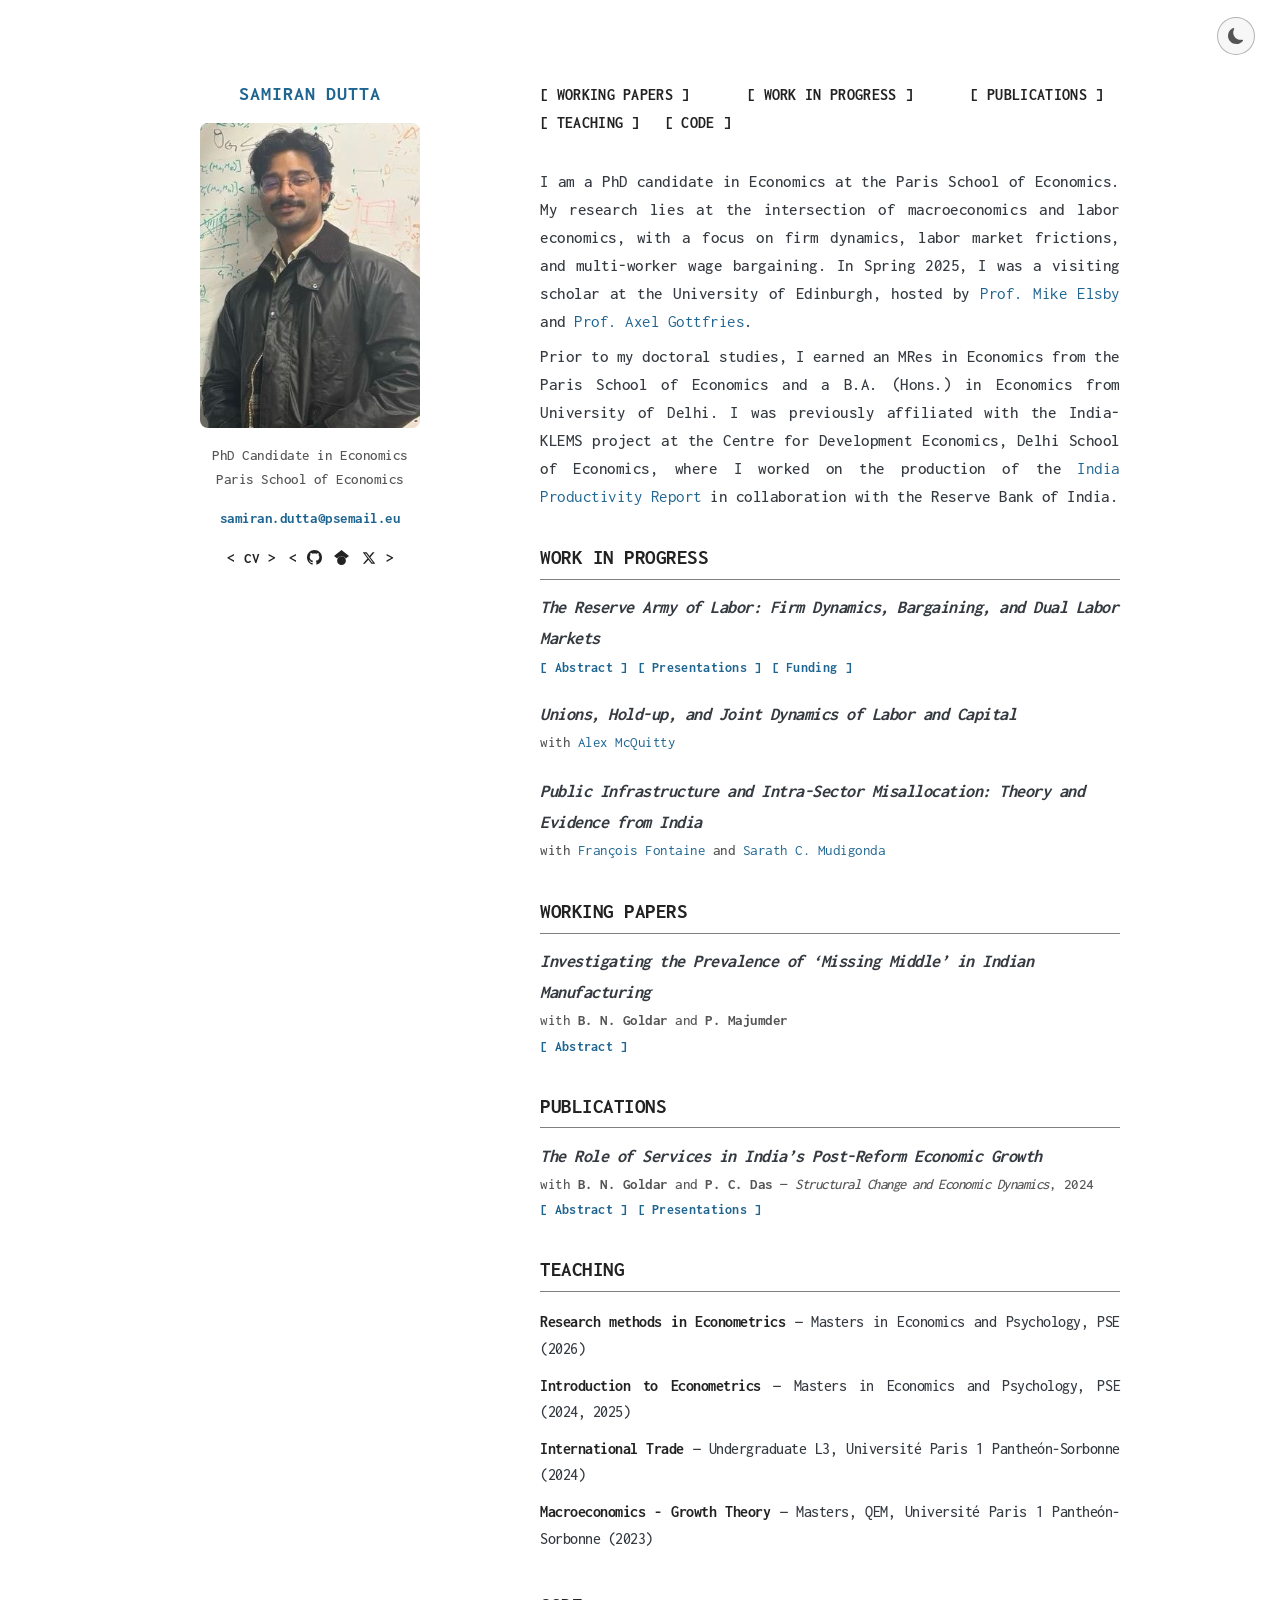
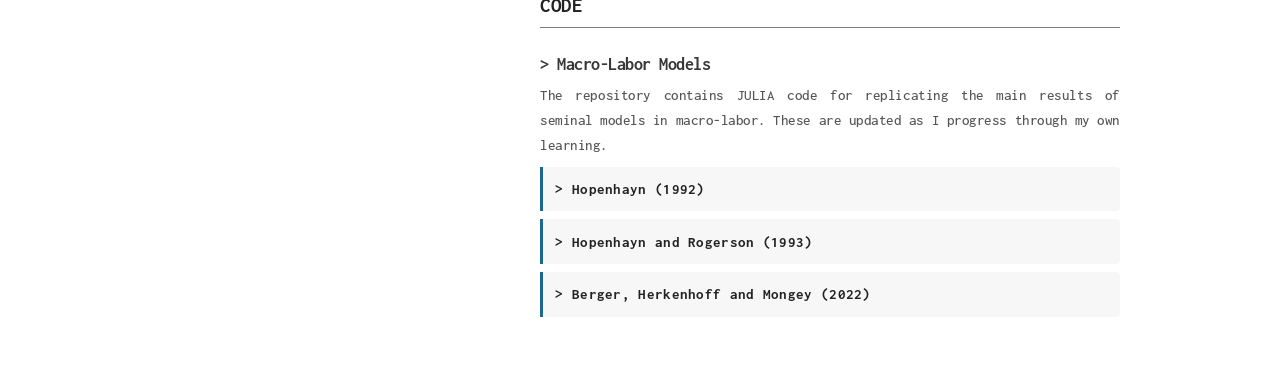
==== index.html @ 7d88fad5 "Built site for gh-pages" ====
<!DOCTYPE html>
<html xmlns="http://www.w3.org/1999/xhtml" lang="en" xml:lang="en"><head>

<meta charset="utf-8">
<meta name="generator" content="quarto-1.8.27">

<meta name="viewport" content="width=device-width, initial-scale=1.0, user-scalable=yes">


<title>Samiran Dutta</title>
<style>
code{white-space: pre-wrap;}
span.smallcaps{font-variant: small-caps;}
div.columns{display: flex; gap: min(4vw, 1.5em);}
div.column{flex: auto; overflow-x: auto;}
div.hanging-indent{margin-left: 1.5em; text-indent: -1.5em;}
ul.task-list{list-style: none;}
ul.task-list li input[type="checkbox"] {
  width: 0.8em;
  margin: 0 0.8em 0.2em -1em; /* quarto-specific, see https://github.com/quarto-dev/quarto-cli/issues/4556 */ 
  vertical-align: middle;
}
</style>


<script src="site_libs/quarto-nav/quarto-nav.js"></script>
<script src="site_libs/clipboard/clipboard.min.js"></script>
<script src="site_libs/quarto-search/autocomplete.umd.js"></script>
<script src="site_libs/quarto-search/fuse.min.js"></script>
<script src="site_libs/quarto-search/quarto-search.js"></script>
<meta name="quarto:offset" content="./">
<script src="site_libs/quarto-html/quarto.js" type="module"></script>
<script src="site_libs/quarto-html/tabsets/tabsets.js" type="module"></script>
<script src="site_libs/quarto-html/axe/axe-check.js" type="module"></script>
<script src="site_libs/quarto-html/popper.min.js"></script>
<script src="site_libs/quarto-html/tippy.umd.min.js"></script>
<script src="site_libs/quarto-html/anchor.min.js"></script>
<link href="site_libs/quarto-html/tippy.css" rel="stylesheet">
<link href="site_libs/quarto-html/quarto-syntax-highlighting-ed96de9b727972fe78a7b5d16c58bf87.css" rel="stylesheet" class="quarto-color-scheme" id="quarto-text-highlighting-styles">
<link href="site_libs/quarto-html/quarto-syntax-highlighting-dark-4d9afe2b8d18ee9fa5d0d57b5ed4214d.css" rel="stylesheet" class="quarto-color-scheme quarto-color-alternate" id="quarto-text-highlighting-styles">
<link href="site_libs/quarto-html/quarto-syntax-highlighting-ed96de9b727972fe78a7b5d16c58bf87.css" rel="stylesheet" class="quarto-color-scheme-extra" id="quarto-text-highlighting-styles">
<script src="site_libs/bootstrap/bootstrap.min.js"></script>
<link href="site_libs/bootstrap/bootstrap-icons.css" rel="stylesheet">
<link href="site_libs/bootstrap/bootstrap-5b4ad623e5705c0698d39aec6f10cf02.min.css" rel="stylesheet" append-hash="true" class="quarto-color-scheme" id="quarto-bootstrap" data-mode="light">
<link href="site_libs/bootstrap/bootstrap-dark-0d4a9d19931feb4fee1ddab4b2489000.min.css" rel="stylesheet" append-hash="true" class="quarto-color-scheme quarto-color-alternate" id="quarto-bootstrap" data-mode="dark">
<link href="site_libs/bootstrap/bootstrap-5b4ad623e5705c0698d39aec6f10cf02.min.css" rel="stylesheet" append-hash="true" class="quarto-color-scheme-extra" id="quarto-bootstrap" data-mode="light">
<script id="quarto-search-options" type="application/json">{
  "location": "sidebar",
  "copy-button": false,
  "collapse-after": 3,
  "panel-placement": "start",
  "type": "textbox",
  "limit": 50,
  "keyboard-shortcut": [
    "f",
    "/",
    "s"
  ],
  "show-item-context": false,
  "language": {
    "search-no-results-text": "No results",
    "search-matching-documents-text": "matching documents",
    "search-copy-link-title": "Copy link to search",
    "search-hide-matches-text": "Hide additional matches",
    "search-more-match-text": "more match in this document",
    "search-more-matches-text": "more matches in this document",
    "search-clear-button-title": "Clear",
    "search-text-placeholder": "",
    "search-detached-cancel-button-title": "Cancel",
    "search-submit-button-title": "Submit",
    "search-label": "Search"
  }
}</script>
<script async="" src="https://www.googletagmanager.com/gtag/js?id=G-NRWJEKF096"></script>

<script type="text/javascript">

window.dataLayer = window.dataLayer || [];
function gtag(){dataLayer.push(arguments);}
gtag('js', new Date());
gtag('config', 'G-NRWJEKF096', { 'anonymize_ip': true});
</script>
<meta name="google-site-verification" content="e76222b4541bb231">


<link rel="stylesheet" href="styles.css">
</head>

<body class="fullcontent quarto-light"><script id="quarto-html-before-body" type="application/javascript">
    const toggleBodyColorMode = (bsSheetEl) => {
      const mode = bsSheetEl.getAttribute("data-mode");
      const bodyEl = window.document.querySelector("body");
      if (mode === "dark") {
        bodyEl.classList.add("quarto-dark");
        bodyEl.classList.remove("quarto-light");
      } else {
        bodyEl.classList.add("quarto-light");
        bodyEl.classList.remove("quarto-dark");
      }
    }
    const toggleBodyColorPrimary = () => {
      const bsSheetEl = window.document.querySelector("link#quarto-bootstrap:not([rel=disabled-stylesheet])");
      if (bsSheetEl) {
        toggleBodyColorMode(bsSheetEl);
      }
    }
    const setColorSchemeToggle = (alternate) => {
      const toggles = window.document.querySelectorAll('.quarto-color-scheme-toggle');
      for (let i=0; i < toggles.length; i++) {
        const toggle = toggles[i];
        if (toggle) {
          if (alternate) {
            toggle.classList.add("alternate");
          } else {
            toggle.classList.remove("alternate");
          }
        }
      }
    };
    const toggleColorMode = (alternate) => {
      // Switch the stylesheets
      const primaryStylesheets = window.document.querySelectorAll('link.quarto-color-scheme:not(.quarto-color-alternate)');
      const alternateStylesheets = window.document.querySelectorAll('link.quarto-color-scheme.quarto-color-alternate');
      manageTransitions('#quarto-margin-sidebar .nav-link', false);
      if (alternate) {
        // note: dark is layered on light, we don't disable primary!
        enableStylesheet(alternateStylesheets);
        for (const sheetNode of alternateStylesheets) {
          if (sheetNode.id === "quarto-bootstrap") {
            toggleBodyColorMode(sheetNode);
          }
        }
      } else {
        disableStylesheet(alternateStylesheets);
        enableStylesheet(primaryStylesheets)
        toggleBodyColorPrimary();
      }
      manageTransitions('#quarto-margin-sidebar .nav-link', true);
      // Switch the toggles
      setColorSchemeToggle(alternate)
      // Hack to workaround the fact that safari doesn't
      // properly recolor the scrollbar when toggling (#1455)
      if (navigator.userAgent.indexOf('Safari') > 0 && navigator.userAgent.indexOf('Chrome') == -1) {
        manageTransitions("body", false);
        window.scrollTo(0, 1);
        setTimeout(() => {
          window.scrollTo(0, 0);
          manageTransitions("body", true);
        }, 40);
      }
    }
    const disableStylesheet = (stylesheets) => {
      for (let i=0; i < stylesheets.length; i++) {
        const stylesheet = stylesheets[i];
        stylesheet.rel = 'disabled-stylesheet';
      }
    }
    const enableStylesheet = (stylesheets) => {
      for (let i=0; i < stylesheets.length; i++) {
        const stylesheet = stylesheets[i];
        if(stylesheet.rel !== 'stylesheet') { // for Chrome, which will still FOUC without this check
          stylesheet.rel = 'stylesheet';
        }
      }
    }
    const manageTransitions = (selector, allowTransitions) => {
      const els = window.document.querySelectorAll(selector);
      for (let i=0; i < els.length; i++) {
        const el = els[i];
        if (allowTransitions) {
          el.classList.remove('notransition');
        } else {
          el.classList.add('notransition');
        }
      }
    }
    const isFileUrl = () => {
      return window.location.protocol === 'file:';
    }
    const hasAlternateSentinel = () => {
      let styleSentinel = getColorSchemeSentinel();
      if (styleSentinel !== null) {
        return styleSentinel === "alternate";
      } else {
        return false;
      }
    }
    const setStyleSentinel = (alternate) => {
      const value = alternate ? "alternate" : "default";
      if (!isFileUrl()) {
        window.localStorage.setItem("quarto-color-scheme", value);
      } else {
        localAlternateSentinel = value;
      }
    }
    const getColorSchemeSentinel = () => {
      if (!isFileUrl()) {
        const storageValue = window.localStorage.getItem("quarto-color-scheme");
        return storageValue != null ? storageValue : localAlternateSentinel;
      } else {
        return localAlternateSentinel;
      }
    }
    const toggleGiscusIfUsed = (isAlternate, darkModeDefault) => {
      const baseTheme = document.querySelector('#giscus-base-theme')?.value ?? 'light';
      const alternateTheme = document.querySelector('#giscus-alt-theme')?.value ?? 'dark';
      let newTheme = '';
      if(authorPrefersDark) {
        newTheme = isAlternate ? baseTheme : alternateTheme;
      } else {
        newTheme = isAlternate ? alternateTheme : baseTheme;
      }
      const changeGiscusTheme = () => {
        // From: https://github.com/giscus/giscus/issues/336
        const sendMessage = (message) => {
          const iframe = document.querySelector('iframe.giscus-frame');
          if (!iframe) return;
          iframe.contentWindow.postMessage({ giscus: message }, 'https://giscus.app');
        }
        sendMessage({
          setConfig: {
            theme: newTheme
          }
        });
      }
      const isGiscussLoaded = window.document.querySelector('iframe.giscus-frame') !== null;
      if (isGiscussLoaded) {
        changeGiscusTheme();
      }
    };
    const authorPrefersDark = false;
    const darkModeDefault = authorPrefersDark;
      document.querySelector('link#quarto-text-highlighting-styles.quarto-color-scheme-extra').rel = 'disabled-stylesheet';
      document.querySelector('link#quarto-bootstrap.quarto-color-scheme-extra').rel = 'disabled-stylesheet';
    let localAlternateSentinel = darkModeDefault ? 'alternate' : 'default';
    // Dark / light mode switch
    window.quartoToggleColorScheme = () => {
      // Read the current dark / light value
      let toAlternate = !hasAlternateSentinel();
      toggleColorMode(toAlternate);
      setStyleSentinel(toAlternate);
      toggleGiscusIfUsed(toAlternate, darkModeDefault);
      window.dispatchEvent(new Event('resize'));
    };
    // Switch to dark mode if need be
    if (hasAlternateSentinel()) {
      toggleColorMode(true);
    } else {
      toggleColorMode(false);
    }
  </script>

<div id="quarto-search-results"></div>
<!-- content -->
<div id="quarto-content" class="quarto-container page-columns page-rows-contents page-layout-article">
<!-- sidebar -->
<!-- margin-sidebar -->
    
<!-- main -->
<main class="content" id="quarto-document-content">


<header id="title-block-header" class="quarto-title-block default">
<div class="quarto-title">
<h1 class="title">Samiran Dutta</h1>
</div>



<div class="quarto-title-meta">

    
  
    
  </div>
  


</header>


<div class="layout-grid">
<div class="left-col">
<div class="name">
Samiran Dutta
</div>
<p><img src="images/headshot.jpg" class="headshot img-fluid"></p>
<div class="left-title">
<p>PhD Candidate in Economics<br> Paris School of Economics</p>
</div>
<div class="left-email">
<p><a href="mailto:samiran.dutta@psemail.eu"><span class="email-label">samiran.dutta@psemail.eu</span></a></p>
</div>
<div class="left-links">
<p><a href="files/cv.pdf" class="cv-bracket" target="_blank">&lt;&nbsp;CV&nbsp;&gt;</a> <span class="social-bracket">&lt;&nbsp;<a href="https://github.com/samirandutta" target="_blank" rel="noopener" aria-label="GitHub" class="social-icon-link"><svg xmlns="http://www.w3.org/2000/svg" width="15" height="15" fill="currentColor" viewbox="0 0 16 16"><path d="M8 0C3.58 0 0 3.58 0 8c0 3.54 2.29 6.53 5.47 7.59.4.07.55-.17.55-.38 0-.19-.01-.82-.01-1.49-2.01.37-2.53-.49-2.69-.94-.09-.23-.48-.94-.82-1.13-.28-.15-.68-.52-.01-.53.63-.01 1.08.58 1.23.82.72 1.21 1.87.87 2.33.66.07-.52.28-.87.51-1.07-1.78-.2-3.64-.89-3.64-3.95 0-.87.31-1.59.82-2.15-.08-.2-.36-1.02.08-2.12 0 0 .67-.21 2.2.82.64-.18 1.32-.27 2-.27s1.36.09 2 .27c1.53-1.04 2.2-.82 2.2-.82.44 1.1.16 1.92.08 2.12.51.56.82 1.27.82 2.15 0 3.07-1.87 3.75-3.65 3.95.29.25.54.73.54 1.48 0 1.07-.01 1.93-.01 2.2 0 .21.15.46.55.38A8.01 8.01 0 0 0 16 8c0-4.42-3.58-8-8-8z"></path></svg></a>&nbsp;<a href="https://scholar.google.com/citations?user=Nul09cIAAAAJ&amp;hl=en" target="_blank" rel="noopener" aria-label="Google Scholar" class="social-icon-link"><svg xmlns="http://www.w3.org/2000/svg" width="15" height="15" fill="currentColor" viewbox="0 0 24 24"><path d="M5.242 13.769 0 9.5 12 0l12 9.5-5.242 4.269C17.548 11.249 14.978 9.5 12 9.5c-2.977 0-5.548 1.748-6.758 4.269zM12 10a7 7 0 1 0 0 14 7 7 0 0 0 0-14z"></path></svg></a>&nbsp;<a href="https://x.com/samiran_dutta19" target="_blank" rel="noopener" aria-label="Twitter/X" class="social-icon-link"><svg xmlns="http://www.w3.org/2000/svg" width="14" height="14" fill="currentColor" viewbox="0 0 24 24"><path d="M18.244 2.25h3.308l-7.227 8.26 8.502 11.24H16.17l-5.214-6.817L4.99 21.75H1.68l7.73-8.835L1.254 2.25H8.08l4.713 6.231zm-1.161 17.52h1.833L7.084 4.126H5.117z"></path></svg></a>&nbsp;&gt;</span></p>
</div>
</div>
<div class="right-col">
<div class="top-nav">
<p><a href="#working-papers"><span class="nav-label">Working Papers</span></a> <a href="#work-in-progress"><span class="nav-label">Work in Progress</span></a> <a href="#publications"><span class="nav-label">Publications</span></a> <a href="#teaching"><span class="nav-label">Teaching</span></a> <a href="#code"><span class="nav-label">Code</span></a></p>
</div>
<p>I am a PhD candidate in Economics at the Paris School of Economics. My research lies at the intersection of macroeconomics and labor economics, with a focus on firm dynamics, labor market frictions, and multi-worker wage bargaining. In Spring 2025, I was a visiting scholar at the University of Edinburgh, hosted by <a href="https://sites.google.com/site/mikeelsby/" target="_blank">Prof.&nbsp;Mike Elsby</a> and <a href="https://sites.google.com/site/axelgottfries/" target="_blank">Prof.&nbsp;Axel Gottfries</a>.</p>
<p>Prior to my doctoral studies, I earned an MRes in Economics from the Paris School of Economics and a B.A. (Hons.) in Economics from University of Delhi. I was previously affiliated with the India-KLEMS project at the Centre for Development Economics, Delhi School of Economics, where I worked on the production of the <a href="https://rbi.org.in/Scripts/PublicationReportDetails.aspx?UrlPage=&amp;ID=1217" target="_blank">India Productivity Report</a> in collaboration with the Reserve Bank of India.</p>
<h2 id="work-in-progress" class="anchored">WORK IN PROGRESS</h2>
<div class="paper">
<div class="paper-title">
<p>The Reserve Army of Labor: Firm Dynamics, Bargaining, and Dual Labor Markets</p>
</div>
<div class="paper-buttons">
<button class="toggle-btn" onclick="togglePanel(this,'ra-abstract')">
<span class="btn-label">Abstract</span>
</button>
<button class="toggle-btn" onclick="togglePanel(this,'ra-presentations')">
<span class="btn-label">Presentations</span>
</button>
<button class="toggle-btn" onclick="togglePanel(this,'ra-funding')">
<span class="btn-label">Funding</span>
</button>
</div>
<div id="ra-abstract" class="toggle-panel">
This paper studies how firms use dual labor markets — regular and contract — to manage productivity shocks and discipline wages. Using annual and monthly administrative plant-level data from Indian manufacturing, I document the importance of gross inaction in regular employment adjustments, a sharp rise in contract employment concentrated among large plants, and a declining plant-size wage premium for regular workers. Motivated by these facts, I develop a tractable search-and-matching model with large-firm dynamics and dual labor markets. Firms face search frictions and separation costs in the regular labor market, but can rent contract workers frictionlessly through labor contractors. Contract labor acts both as a flexible substitute input for absorbing shocks, and as a bargaining device that improves the firm’s outside option against regular workers. In equilibrium, contract labor raises output by easing regular-employment adjustment frictions, but firms it to shift rents away from workers. The expansion of contract labor therefore generates an output–wage trade-off: it improves allocative flexibility while pushing the economy toward a low-wage equilibrium. The model provides a novel rationalization of key empirical patterns in Indian manufacturing and separates the flexibility and bargaining motives behind contract employment, highlighting their distinct aggregate and distributional consequences.
</div>
<div id="ra-presentations" class="toggle-panel">
Macro Workshop, PSE (May 2024, 2026; October 2025); Macro Reading Group, University of Edinburgh (April 2025); Labor/Public Reading Group, Sciences Po (October 2025); 20th Annual Conference on Economic Growth and Development, ISI Delhi (December 2025); 14th Warwick Economics PhD conference (May 2026); Brownbag Macro Seminar, University of Edinburgh (June 2026)
</div>
<div id="ra-funding" class="toggle-panel">
EUR PgSE.
</div>
</div>
<div class="paper">
<div class="paper-title">
<p>Unions, Hold-up, and Joint Dynamics of Labor and Capital</p>
</div>
<div class="paper-coauthors">
<p>with <strong><a href="https://sites.google.com/view/alexmcquittyeconomics/about">Alex McQuitty</a></strong></p>
</div>
</div>
<div class="paper">
<div class="paper-title">
<p>Public Infrastructure and Intra-Sector Misallocation: Theory and Evidence from India</p>
</div>
<div class="paper-coauthors">
<p>with <strong><a href="https://sites.google.com/site/francoisfontn/">François Fontaine</a></strong> and <strong><a href="https://www.parisschoolofeconomics.eu/en/persons/sarath-chandra-mudigonda/">Sarath C. Mudigonda</a></strong></p>
</div>
</div>
<h2 id="working-papers" class="anchored">WORKING PAPERS</h2>
<div class="paper">
<div class="paper-title">
<p>Investigating the Prevalence of ‘Missing Middle’ in Indian Manufacturing</p>
</div>
<div class="paper-coauthors">
<p>with <strong>B. N. Goldar</strong> and <strong>P. Majumder</strong></p>
</div>
<div class="paper-buttons">
<button class="toggle-btn" onclick="togglePanel(this,'mm-abstract')">
<span class="btn-label">Abstract</span>
</button>
</div>
<div id="mm-abstract" class="toggle-panel">
This paper re-examines the “missing middle” in Indian manufacturing using unit-level data from the NSS 73rd Round and the ASI for 2015–16, covering unorganized and organized segments, respectively. Moving beyond size-class employment shares, we adopt a Pareto-based empirical strategy to assess deviations in the firm-size distribution. The findings indicate evidence consistent with a missing middle, further supported by variations in survival probabilities across size classes.
</div>
</div>
<h2 id="publications" class="anchored">PUBLICATIONS</h2>
<div class="paper">
<div class="paper-title">
<p>The Role of Services in India’s Post-Reform Economic Growth</p>
</div>
<div class="paper-coauthors">
<p>with <strong>B. N. Goldar</strong> and <strong>P. C. Das</strong> — <em>Structural Change and Economic Dynamics</em>, 2024</p>
</div>
<div class="paper-buttons">
<button class="toggle-btn" onclick="togglePanel(this,'services-abstract')">
<span class="btn-label">Abstract</span>
</button>
<button class="toggle-btn" onclick="togglePanel(this,'services-presentations')">
<span class="btn-label">Presentations</span>
</button>
</div>
<div id="services-abstract" class="toggle-panel">
Leveraging industry-level data from the India KLEMS database for 1993–2018, we trace how services became India’s principal growth driver after the 1990s reforms. Over the period, the sector’s value-added share rose from 41% to 53% and real output grew 7.5 % per year — roughly half of aggregate GDP growth. We estimate total factor productivity (TFP) for 14 service industries and decompose their contributions to sector-wide TFP. Transport &amp; storage emerges as the single largest contributor among market services, followed by financial services; in non-market activities, public administration dominates. Panel regressions reveal strong positive spillovers from manufacturing TFP to both market and non-market services, while an augmented model with foreign-sector variables confirms significant productivity diffusion from advanced economies. Taken together, the results highlight inter-sectoral and international linkages as critical channels sustaining India’s service-led growth.
</div>
<div id="services-presentations" class="toggle-panel">
Seventh World KLEMS Conference, University of Manchester (virtual)
</div>
</div>
<h2 id="teaching" class="anchored">TEACHING</h2>
<div class="teaching-group">
<ul>
<li><strong>Research methods in Econometrics</strong> — Masters in Economics and Psychology, PSE (2026)</li>
<li><strong>Introduction to Econometrics</strong> — Masters in Economics and Psychology, PSE (2024, 2025)</li>
<li><strong>International Trade</strong> — Undergraduate L3, Université Paris 1 Pantheón-Sorbonne (2024)</li>
<li><strong>Macroeconomics - Growth Theory</strong> — Masters, QEM, Université Paris 1 Pantheón-Sorbonne (2023)</li>
</ul>
</div>
<h2 id="code" class="anchored">CODE</h2>
<section id="macro-labor-models" class="code-entry">
<h3 class="anchored"><a href="https://github.com/samirandutta/macro_labor_models" target="_blank"><strong>&gt; Macro-Labor Models</strong></a></h3>
<p>The repository contains JULIA code for replicating the main results of seminal models in macro-labor. These are updated as I progress through my own learning.</p>
<div class="model-cards">
<div class="model-card">
<button class="toggle-btn" onclick="togglePanel(this,'model-hop92')">
<span class="btn-label"> Hopenhayn (1992)</span>
</button>
<div id="model-hop92" class="toggle-panel">
Industry equilibrium with heterogeneous firms, entry/exit, and stationary firm-size distributions. Solves for the value function, stationary distribution of firms, and equilibrium entry/exit cutoffs.
<div class="model-figures">
<p><img src="images/hop_value.png" alt="Value function"> <img src="images/hop_dist.png" alt="Firm size distribution"></p>
</div>
</div>
</div>
<div class="model-card">
<button class="toggle-btn" onclick="togglePanel(this,'model-hopreg93')">
<span class="btn-label"> Hopenhayn and Rogerson (1993)</span>
</button>
<div id="model-hopreg93" class="toggle-panel">
General equilibrium with firing costs and labor misallocation. Solves for the value function, stationary distribution of firms, equilibrium cutoff and inaction thresholds.
<div class="model-figures">
<p><img src="images/hr_value_function.png" alt="Value function"> <img src="images/hr_inaction_region.png" alt="Inaction region"></p>
</div>
</div>
</div>
<div class="model-card">
<button class="toggle-btn" onclick="togglePanel(this,'model-berg22')">
<span class="btn-label"> Berger, Herkenhoff and Mongey (2022)</span>
</button>
<div id="model-berg22" class="toggle-panel">
Labor market power with monopsonistic firms. Computes monopsony wedges, markdown on wages, and the aggregate output and welfare effects of market concentration.
<div class="model-figures">
<p><img src="images/mkdown.png" alt="Markdown on wages"> <img src="images/wbshare.png" alt="Wage bill share"></p>
</div>
</div>
</div>
</div>
</section>
</div>
</div>
<script>
// Quarto's Safari scrollbar hack calls window.scrollTo(0,1) synchronously
// and window.scrollTo(0,0) again after 40ms, causing a jump to top.
// Suppress scrollTo entirely for 50ms so the page never moves during toggle.
(function() {
  const orig = window.quartoToggleColorScheme;
  if (orig) {
    window.quartoToggleColorScheme = function() {
      const scrollY = window.scrollY;
      const realScrollTo = window.scrollTo.bind(window);
      document.body.style.setProperty('display', 'block', 'important'); // prevent flex flash
      window.scrollTo = () => {};          // block all scrollTo calls
      orig();
      setTimeout(() => {
        window.scrollTo = realScrollTo;    // restore after Quarto's 40ms fires
        realScrollTo(0, scrollY);          // snap back to where we were
      }, 50);
    };
  }
})();

function togglePanel(btn, id) {
  const panel = document.getElementById(id);
  const isOpen = panel.style.display === 'block';
  panel.style.display = isOpen ? 'none' : 'block';
  btn.classList.toggle('active', !isOpen);
}

function applyDarkMode() {
  document.body.style.setProperty('display', 'block', 'important'); // beat any Bootstrap flex rule
  const isDark = document.body.classList.contains('quarto-dark');
  // Inject SVG moon (light mode) or sun (dark mode) into the toggle button
  const moonSVG = '<svg xmlns="http://www.w3.org/2000/svg" width="16" height="16" fill="currentColor" viewBox="0 0 16 16"><path d="M6 .278a.77.77 0 0 1 .08.858 7.2 7.2 0 0 0-.878 3.46c0 4.021 3.278 7.277 7.318 7.277q.792-.001 1.533-.16a.79.79 0 0 1 .81.316.73.73 0 0 1-.031.893A8.35 8.35 0 0 1 8.344 16C3.734 16 0 12.286 0 7.71 0 4.266 2.114 1.312 5.124.06A.75.75 0 0 1 6 .278"/></svg>';
  const sunSVG = '<svg xmlns="http://www.w3.org/2000/svg" width="16" height="16" fill="currentColor" viewBox="0 0 16 16"><path d="M8 11a3 3 0 1 1 0-6 3 3 0 0 1 0 6m0 1a4 4 0 1 0 0-8 4 4 0 0 0 0 8M8 0a.5.5 0 0 1 .5.5v2a.5.5 0 0 1-1 0v-2A.5.5 0 0 1 8 0m0 13a.5.5 0 0 1 .5.5v2a.5.5 0 0 1-1 0v-2A.5.5 0 0 1 8 13m8-5a.5.5 0 0 1-.5.5h-2a.5.5 0 0 1 0-1h2a.5.5 0 0 1 .5.5M3 8a.5.5 0 0 1-.5.5h-2a.5.5 0 0 1 0-1h2A.5.5 0 0 1 3 8m10.657-5.657a.5.5 0 0 1 0 .707l-1.414 1.415a.5.5 0 1 1-.707-.708l1.414-1.414a.5.5 0 0 1 .707 0m-9.193 9.193a.5.5 0 0 1 0 .707L3.05 13.657a.5.5 0 0 1-.707-.707l1.414-1.414a.5.5 0 0 1 .707 0m9.193 2.121a.5.5 0 0 1-.707 0l-1.414-1.414a.5.5 0 0 1 .707-.707l1.414 1.414a.5.5 0 0 1 0 .707M4.464 4.465a.5.5 0 0 1-.707 0L2.343 3.05a.5.5 0 1 1 .707-.707l1.414 1.414a.5.5 0 0 1 0 .707"/></svg>';
  document.querySelectorAll('.quarto-color-scheme-toggle').forEach(btn => {
    btn.innerHTML = isDark ? sunSVG : moonSVG;
  });
  // html background (Safari :has() bug workaround)
  document.documentElement.style.setProperty('background-color', isDark ? '#0c0c0c' : '', 'important');
  // Model cards and panels — Safari doesn't animate CSS-variable-driven transitions
  document.querySelectorAll('.model-card').forEach(el => {
    el.style.setProperty('background-color', isDark ? '#161616' : '#f7f7f7', 'important');
  });
  document.querySelectorAll('.toggle-panel').forEach(el => {
    el.style.setProperty('background-color', isDark ? '#161616' : '', 'important');
  });
  document.querySelectorAll('.right-col h2').forEach(el => {
    el.style.setProperty('color', isDark ? '#f0efe9' : '', 'important');
    el.style.setProperty('border-bottom-color', isDark ? '#555' : '', 'important');
  });
  document.querySelectorAll('hr').forEach(el => {
    el.style.setProperty('border-top-color', isDark ? '#555' : '', 'important');
  });
}

new MutationObserver(applyDarkMode)
  .observe(document.body, { attributes: true, attributeFilter: ['class'] });

// Run after Quarto's DOMContentLoaded creates the toggle <i> element
document.addEventListener('DOMContentLoaded', () => setTimeout(applyDarkMode, 0));
</script>



</main> <!-- /main -->
<script id="quarto-html-after-body" type="application/javascript">
  window.document.addEventListener("DOMContentLoaded", function (event) {
    // Ensure there is a toggle, if there isn't float one in the top right
    if (window.document.querySelector('.quarto-color-scheme-toggle') === null) {
      const a = window.document.createElement('a');
      a.classList.add('top-right');
      a.classList.add('quarto-color-scheme-toggle');
      a.href = "";
      a.onclick = function() { try { window.quartoToggleColorScheme(); } catch {} return false; };
      const i = window.document.createElement("i");
      i.classList.add('bi');
      a.appendChild(i);
      window.document.body.appendChild(a);
    }
    setColorSchemeToggle(hasAlternateSentinel())
    const icon = "";
    const anchorJS = new window.AnchorJS();
    anchorJS.options = {
      placement: 'right',
      icon: icon
    };
    anchorJS.add('.anchored');
    const isCodeAnnotation = (el) => {
      for (const clz of el.classList) {
        if (clz.startsWith('code-annotation-')) {                     
          return true;
        }
      }
      return false;
    }
    const onCopySuccess = function(e) {
      // button target
      const button = e.trigger;
      // don't keep focus
      button.blur();
      // flash "checked"
      button.classList.add('code-copy-button-checked');
      var currentTitle = button.getAttribute("title");
      button.setAttribute("title", "Copied!");
      let tooltip;
      if (window.bootstrap) {
        button.setAttribute("data-bs-toggle", "tooltip");
        button.setAttribute("data-bs-placement", "left");
        button.setAttribute("data-bs-title", "Copied!");
        tooltip = new bootstrap.Tooltip(button, 
          { trigger: "manual", 
            customClass: "code-copy-button-tooltip",
            offset: [0, -8]});
        tooltip.show();    
      }
      setTimeout(function() {
        if (tooltip) {
          tooltip.hide();
          button.removeAttribute("data-bs-title");
          button.removeAttribute("data-bs-toggle");
          button.removeAttribute("data-bs-placement");
        }
        button.setAttribute("title", currentTitle);
        button.classList.remove('code-copy-button-checked');
      }, 1000);
      // clear code selection
      e.clearSelection();
    }
    const getTextToCopy = function(trigger) {
      const outerScaffold = trigger.parentElement.cloneNode(true);
      const codeEl = outerScaffold.querySelector('code');
      for (const childEl of codeEl.children) {
        if (isCodeAnnotation(childEl)) {
          childEl.remove();
        }
      }
      return codeEl.innerText;
    }
    const clipboard = new window.ClipboardJS('.code-copy-button:not([data-in-quarto-modal])', {
      text: getTextToCopy
    });
    clipboard.on('success', onCopySuccess);
    if (window.document.getElementById('quarto-embedded-source-code-modal')) {
      const clipboardModal = new window.ClipboardJS('.code-copy-button[data-in-quarto-modal]', {
        text: getTextToCopy,
        container: window.document.getElementById('quarto-embedded-source-code-modal')
      });
      clipboardModal.on('success', onCopySuccess);
    }
      var localhostRegex = new RegExp(/^(?:http|https):\/\/localhost\:?[0-9]*\//);
      var mailtoRegex = new RegExp(/^mailto:/);
        var filterRegex = new RegExp("https:\/\/samirandutta\.github\.io\/");
      var isInternal = (href) => {
          return filterRegex.test(href) || localhostRegex.test(href) || mailtoRegex.test(href);
      }
      // Inspect non-navigation links and adorn them if external
     var links = window.document.querySelectorAll('a[href]:not(.nav-link):not(.navbar-brand):not(.toc-action):not(.sidebar-link):not(.sidebar-item-toggle):not(.pagination-link):not(.no-external):not([aria-hidden]):not(.dropdown-item):not(.quarto-navigation-tool):not(.about-link)');
      for (var i=0; i<links.length; i++) {
        const link = links[i];
        if (!isInternal(link.href)) {
          // undo the damage that might have been done by quarto-nav.js in the case of
          // links that we want to consider external
          if (link.dataset.originalHref !== undefined) {
            link.href = link.dataset.originalHref;
          }
        }
      }
    function tippyHover(el, contentFn, onTriggerFn, onUntriggerFn) {
      const config = {
        allowHTML: true,
        maxWidth: 500,
        delay: 100,
        arrow: false,
        appendTo: function(el) {
            return el.parentElement;
        },
        interactive: true,
        interactiveBorder: 10,
        theme: 'quarto',
        placement: 'bottom-start',
      };
      if (contentFn) {
        config.content = contentFn;
      }
      if (onTriggerFn) {
        config.onTrigger = onTriggerFn;
      }
      if (onUntriggerFn) {
        config.onUntrigger = onUntriggerFn;
      }
      window.tippy(el, config); 
    }
    const noterefs = window.document.querySelectorAll('a[role="doc-noteref"]');
    for (var i=0; i<noterefs.length; i++) {
      const ref = noterefs[i];
      tippyHover(ref, function() {
        // use id or data attribute instead here
        let href = ref.getAttribute('data-footnote-href') || ref.getAttribute('href');
        try { href = new URL(href).hash; } catch {}
        const id = href.replace(/^#\/?/, "");
        const note = window.document.getElementById(id);
        if (note) {
          return note.innerHTML;
        } else {
          return "";
        }
      });
    }
    const xrefs = window.document.querySelectorAll('a.quarto-xref');
    const processXRef = (id, note) => {
      // Strip column container classes
      const stripColumnClz = (el) => {
        el.classList.remove("page-full", "page-columns");
        if (el.children) {
          for (const child of el.children) {
            stripColumnClz(child);
          }
        }
      }
      stripColumnClz(note)
      if (id === null || id.startsWith('sec-')) {
        // Special case sections, only their first couple elements
        const container = document.createElement("div");
        if (note.children && note.children.length > 2) {
          container.appendChild(note.children[0].cloneNode(true));
          for (let i = 1; i < note.children.length; i++) {
            const child = note.children[i];
            if (child.tagName === "P" && child.innerText === "") {
              continue;
            } else {
              container.appendChild(child.cloneNode(true));
              break;
            }
          }
          if (window.Quarto?.typesetMath) {
            window.Quarto.typesetMath(container);
          }
          return container.innerHTML
        } else {
          if (window.Quarto?.typesetMath) {
            window.Quarto.typesetMath(note);
          }
          return note.innerHTML;
        }
      } else {
        // Remove any anchor links if they are present
        const anchorLink = note.querySelector('a.anchorjs-link');
        if (anchorLink) {
          anchorLink.remove();
        }
        if (window.Quarto?.typesetMath) {
          window.Quarto.typesetMath(note);
        }
        if (note.classList.contains("callout")) {
          return note.outerHTML;
        } else {
          return note.innerHTML;
        }
      }
    }
    for (var i=0; i<xrefs.length; i++) {
      const xref = xrefs[i];
      tippyHover(xref, undefined, function(instance) {
        instance.disable();
        let url = xref.getAttribute('href');
        let hash = undefined; 
        if (url.startsWith('#')) {
          hash = url;
        } else {
          try { hash = new URL(url).hash; } catch {}
        }
        if (hash) {
          const id = hash.replace(/^#\/?/, "");
          const note = window.document.getElementById(id);
          if (note !== null) {
            try {
              const html = processXRef(id, note.cloneNode(true));
              instance.setContent(html);
            } finally {
              instance.enable();
              instance.show();
            }
          } else {
            // See if we can fetch this
            fetch(url.split('#')[0])
            .then(res => res.text())
            .then(html => {
              const parser = new DOMParser();
              const htmlDoc = parser.parseFromString(html, "text/html");
              const note = htmlDoc.getElementById(id);
              if (note !== null) {
                const html = processXRef(id, note);
                instance.setContent(html);
              } 
            }).finally(() => {
              instance.enable();
              instance.show();
            });
          }
        } else {
          // See if we can fetch a full url (with no hash to target)
          // This is a special case and we should probably do some content thinning / targeting
          fetch(url)
          .then(res => res.text())
          .then(html => {
            const parser = new DOMParser();
            const htmlDoc = parser.parseFromString(html, "text/html");
            const note = htmlDoc.querySelector('main.content');
            if (note !== null) {
              // This should only happen for chapter cross references
              // (since there is no id in the URL)
              // remove the first header
              if (note.children.length > 0 && note.children[0].tagName === "HEADER") {
                note.children[0].remove();
              }
              const html = processXRef(null, note);
              instance.setContent(html);
            } 
          }).finally(() => {
            instance.enable();
            instance.show();
          });
        }
      }, function(instance) {
      });
    }
        let selectedAnnoteEl;
        const selectorForAnnotation = ( cell, annotation) => {
          let cellAttr = 'data-code-cell="' + cell + '"';
          let lineAttr = 'data-code-annotation="' +  annotation + '"';
          const selector = 'span[' + cellAttr + '][' + lineAttr + ']';
          return selector;
        }
        const selectCodeLines = (annoteEl) => {
          const doc = window.document;
          const targetCell = annoteEl.getAttribute("data-target-cell");
          const targetAnnotation = annoteEl.getAttribute("data-target-annotation");
          const annoteSpan = window.document.querySelector(selectorForAnnotation(targetCell, targetAnnotation));
          const lines = annoteSpan.getAttribute("data-code-lines").split(",");
          const lineIds = lines.map((line) => {
            return targetCell + "-" + line;
          })
          let top = null;
          let height = null;
          let parent = null;
          if (lineIds.length > 0) {
              //compute the position of the single el (top and bottom and make a div)
              const el = window.document.getElementById(lineIds[0]);
              top = el.offsetTop;
              height = el.offsetHeight;
              parent = el.parentElement.parentElement;
            if (lineIds.length > 1) {
              const lastEl = window.document.getElementById(lineIds[lineIds.length - 1]);
              const bottom = lastEl.offsetTop + lastEl.offsetHeight;
              height = bottom - top;
            }
            if (top !== null && height !== null && parent !== null) {
              // cook up a div (if necessary) and position it 
              let div = window.document.getElementById("code-annotation-line-highlight");
              if (div === null) {
                div = window.document.createElement("div");
                div.setAttribute("id", "code-annotation-line-highlight");
                div.style.position = 'absolute';
                parent.appendChild(div);
              }
              div.style.top = top - 2 + "px";
              div.style.height = height + 4 + "px";
              div.style.left = 0;
              let gutterDiv = window.document.getElementById("code-annotation-line-highlight-gutter");
              if (gutterDiv === null) {
                gutterDiv = window.document.createElement("div");
                gutterDiv.setAttribute("id", "code-annotation-line-highlight-gutter");
                gutterDiv.style.position = 'absolute';
                const codeCell = window.document.getElementById(targetCell);
                const gutter = codeCell.querySelector('.code-annotation-gutter');
                gutter.appendChild(gutterDiv);
              }
              gutterDiv.style.top = top - 2 + "px";
              gutterDiv.style.height = height + 4 + "px";
            }
            selectedAnnoteEl = annoteEl;
          }
        };
        const unselectCodeLines = () => {
          const elementsIds = ["code-annotation-line-highlight", "code-annotation-line-highlight-gutter"];
          elementsIds.forEach((elId) => {
            const div = window.document.getElementById(elId);
            if (div) {
              div.remove();
            }
          });
          selectedAnnoteEl = undefined;
        };
          // Handle positioning of the toggle
      window.addEventListener(
        "resize",
        throttle(() => {
          elRect = undefined;
          if (selectedAnnoteEl) {
            selectCodeLines(selectedAnnoteEl);
          }
        }, 10)
      );
      function throttle(fn, ms) {
      let throttle = false;
      let timer;
        return (...args) => {
          if(!throttle) { // first call gets through
              fn.apply(this, args);
              throttle = true;
          } else { // all the others get throttled
              if(timer) clearTimeout(timer); // cancel #2
              timer = setTimeout(() => {
                fn.apply(this, args);
                timer = throttle = false;
              }, ms);
          }
        };
      }
        // Attach click handler to the DT
        const annoteDls = window.document.querySelectorAll('dt[data-target-cell]');
        for (const annoteDlNode of annoteDls) {
          annoteDlNode.addEventListener('click', (event) => {
            const clickedEl = event.target;
            if (clickedEl !== selectedAnnoteEl) {
              unselectCodeLines();
              const activeEl = window.document.querySelector('dt[data-target-cell].code-annotation-active');
              if (activeEl) {
                activeEl.classList.remove('code-annotation-active');
              }
              selectCodeLines(clickedEl);
              clickedEl.classList.add('code-annotation-active');
            } else {
              // Unselect the line
              unselectCodeLines();
              clickedEl.classList.remove('code-annotation-active');
            }
          });
        }
    const findCites = (el) => {
      const parentEl = el.parentElement;
      if (parentEl) {
        const cites = parentEl.dataset.cites;
        if (cites) {
          return {
            el,
            cites: cites.split(' ')
          };
        } else {
          return findCites(el.parentElement)
        }
      } else {
        return undefined;
      }
    };
    var bibliorefs = window.document.querySelectorAll('a[role="doc-biblioref"]');
    for (var i=0; i<bibliorefs.length; i++) {
      const ref = bibliorefs[i];
      const citeInfo = findCites(ref);
      if (citeInfo) {
        tippyHover(citeInfo.el, function() {
          var popup = window.document.createElement('div');
          citeInfo.cites.forEach(function(cite) {
            var citeDiv = window.document.createElement('div');
            citeDiv.classList.add('hanging-indent');
            citeDiv.classList.add('csl-entry');
            var biblioDiv = window.document.getElementById('ref-' + cite);
            if (biblioDiv) {
              citeDiv.innerHTML = biblioDiv.innerHTML;
            }
            popup.appendChild(citeDiv);
          });
          return popup.innerHTML;
        });
      }
    }
  });
  </script>
</div> <!-- /content -->




</body></html>
---- site_libs/quarto-html/tippy.css ----
.tippy-box[data-animation=fade][data-state=hidden]{opacity:0}[data-tippy-root]{max-width:calc(100vw - 10px)}.tippy-box{position:relative;background-color:#333;color:#fff;border-radius:4px;font-size:14px;line-height:1.4;white-space:normal;outline:0;transition-property:transform,visibility,opacity}.tippy-box[data-placement^=top]>.tippy-arrow{bottom:0}.tippy-box[data-placement^=top]>.tippy-arrow:before{bottom:-7px;left:0;border-width:8px 8px 0;border-top-color:initial;transform-origin:center top}.tippy-box[data-placement^=bottom]>.tippy-arrow{top:0}.tippy-box[data-placement^=bottom]>.tippy-arrow:before{top:-7px;left:0;border-width:0 8px 8px;border-bottom-color:initial;transform-origin:center bottom}.tippy-box[data-placement^=left]>.tippy-arrow{right:0}.tippy-box[data-placement^=left]>.tippy-arrow:before{border-width:8px 0 8px 8px;border-left-color:initial;right:-7px;transform-origin:center left}.tippy-box[data-placement^=right]>.tippy-arrow{left:0}.tippy-box[data-placement^=right]>.tippy-arrow:before{left:-7px;border-width:8px 8px 8px 0;border-right-color:initial;transform-origin:center right}.tippy-box[data-inertia][data-state=visible]{transition-timing-function:cubic-bezier(.54,1.5,.38,1.11)}.tippy-arrow{width:16px;height:16px;color:#333}.tippy-arrow:before{content:"";position:absolute;border-color:transparent;border-style:solid}.tippy-content{position:relative;padding:5px 9px;z-index:1}
---- site_libs/quarto-html/quarto-syntax-highlighting-ed96de9b727972fe78a7b5d16c58bf87.css ----
/* quarto syntax highlight colors */
:root {
  --quarto-hl-ot-color: #003B4F;
  --quarto-hl-at-color: #657422;
  --quarto-hl-ss-color: #20794D;
  --quarto-hl-an-color: #5E5E5E;
  --quarto-hl-fu-color: #4758AB;
  --quarto-hl-st-color: #20794D;
  --quarto-hl-cf-color: #003B4F;
  --quarto-hl-op-color: #5E5E5E;
  --quarto-hl-er-color: #AD0000;
  --quarto-hl-bn-color: #AD0000;
  --quarto-hl-al-color: #AD0000;
  --quarto-hl-va-color: #111111;
  --quarto-hl-bu-color: inherit;
  --quarto-hl-ex-color: inherit;
  --quarto-hl-pp-color: #AD0000;
  --quarto-hl-in-color: #5E5E5E;
  --quarto-hl-vs-color: #20794D;
  --quarto-hl-wa-color: #5E5E5E;
  --quarto-hl-do-color: #5E5E5E;
  --quarto-hl-im-color: #00769E;
  --quarto-hl-ch-color: #20794D;
  --quarto-hl-dt-color: #AD0000;
  --quarto-hl-fl-color: #AD0000;
  --quarto-hl-co-color: #5E5E5E;
  --quarto-hl-cv-color: #5E5E5E;
  --quarto-hl-cn-color: #8f5902;
  --quarto-hl-sc-color: #5E5E5E;
  --quarto-hl-dv-color: #AD0000;
  --quarto-hl-kw-color: #003B4F;
}

/* other quarto variables */
:root {
  --quarto-font-monospace: SFMono-Regular, Menlo, Monaco, Consolas, "Liberation Mono", "Courier New", monospace;
}

/* syntax highlight based on Pandoc's rules */
pre > code.sourceCode > span {
  color: #003B4F;
}

code.sourceCode > span {
  color: #003B4F;
}

div.sourceCode,
div.sourceCode pre.sourceCode {
  color: #003B4F;
}

/* Normal */
code span {
  color: #003B4F;
}

/* Alert */
code span.al {
  color: #AD0000;
  font-style: inherit;
}

/* Annotation */
code span.an {
  color: #5E5E5E;
  font-style: inherit;
}

/* Attribute */
code span.at {
  color: #657422;
  font-style: inherit;
}

/* BaseN */
code span.bn {
  color: #AD0000;
  font-style: inherit;
}

/* BuiltIn */
code span.bu {
  font-style: inherit;
}

/* ControlFlow */
code span.cf {
  color: #003B4F;
  font-weight: bold;
  font-style: inherit;
}

/* Char */
code span.ch {
  color: #20794D;
  font-style: inherit;
}

/* Constant */
code span.cn {
  color: #8f5902;
  font-style: inherit;
}

/* Comment */
code span.co {
  color: #5E5E5E;
  font-style: inherit;
}

/* CommentVar */
code span.cv {
  color: #5E5E5E;
  font-style: italic;
}

/* Documentation */
code span.do {
  color: #5E5E5E;
  font-style: italic;
}

/* DataType */
code span.dt {
  color: #AD0000;
  font-style: inherit;
}

/* DecVal */
code span.dv {
  color: #AD0000;
  font-style: inherit;
}

/* Error */
code span.er {
  color: #AD0000;
  font-style: inherit;
}

/* Extension */
code span.ex {
  font-style: inherit;
}

/* Float */
code span.fl {
  color: #AD0000;
  font-style: inherit;
}

/* Function */
code span.fu {
  color: #4758AB;
  font-style: inherit;
}

/* Import */
code span.im {
  color: #00769E;
  font-style: inherit;
}

/* Information */
code span.in {
  color: #5E5E5E;
  font-style: inherit;
}

/* Keyword */
code span.kw {
  color: #003B4F;
  font-weight: bold;
  font-style: inherit;
}

/* Operator */
code span.op {
  color: #5E5E5E;
  font-style: inherit;
}

/* Other */
code span.ot {
  color: #003B4F;
  font-style: inherit;
}

/* Preprocessor */
code span.pp {
  color: #AD0000;
  font-style: inherit;
}

/* SpecialChar */
code span.sc {
  color: #5E5E5E;
  font-style: inherit;
}

/* SpecialString */
code span.ss {
  color: #20794D;
  font-style: inherit;
}

/* String */
code span.st {
  color: #20794D;
  font-style: inherit;
}

/* Variable */
code span.va {
  color: #111111;
  font-style: inherit;
}

/* VerbatimString */
code span.vs {
  color: #20794D;
  font-style: inherit;
}

/* Warning */
code span.wa {
  color: #5E5E5E;
  font-style: italic;
}

.prevent-inlining {
  content: "</";
}

/*# sourceMappingURL=0920dd6d7437995b8cdf7429764427b1.css.map */
---- site_libs/quarto-html/quarto-syntax-highlighting-dark-4d9afe2b8d18ee9fa5d0d57b5ed4214d.css ----
/* quarto syntax highlight colors */
:root {
  --quarto-hl-al-color: #f07178;
  --quarto-hl-an-color: #d4d0ab;
  --quarto-hl-at-color: #00e0e0;
  --quarto-hl-bn-color: #d4d0ab;
  --quarto-hl-bu-color: #abe338;
  --quarto-hl-ch-color: #abe338;
  --quarto-hl-co-color: #f8f8f2;
  --quarto-hl-cv-color: #ffd700;
  --quarto-hl-cn-color: #ffd700;
  --quarto-hl-cf-color: #ffa07a;
  --quarto-hl-dt-color: #ffa07a;
  --quarto-hl-dv-color: #d4d0ab;
  --quarto-hl-do-color: #f8f8f2;
  --quarto-hl-er-color: #f07178;
  --quarto-hl-ex-color: #00e0e0;
  --quarto-hl-fl-color: #d4d0ab;
  --quarto-hl-fu-color: #ffa07a;
  --quarto-hl-im-color: #abe338;
  --quarto-hl-in-color: #d4d0ab;
  --quarto-hl-kw-color: #ffa07a;
  --quarto-hl-op-color: #ffa07a;
  --quarto-hl-ot-color: #00e0e0;
  --quarto-hl-pp-color: #dcc6e0;
  --quarto-hl-re-color: #00e0e0;
  --quarto-hl-sc-color: #abe338;
  --quarto-hl-ss-color: #abe338;
  --quarto-hl-st-color: #abe338;
  --quarto-hl-va-color: #00e0e0;
  --quarto-hl-vs-color: #abe338;
  --quarto-hl-wa-color: #dcc6e0;
}

/* other quarto variables */
:root {
  --quarto-font-monospace: SFMono-Regular, Menlo, Monaco, Consolas, "Liberation Mono", "Courier New", monospace;
}

/* syntax highlight based on Pandoc's rules */
pre > code.sourceCode > span {
  color: #f8f8f2;
}

code.sourceCode > span {
  color: #f8f8f2;
}

div.sourceCode,
div.sourceCode pre.sourceCode {
  color: #f8f8f2;
}

/* Normal */
code span {
  color: #f8f8f2;
}

/* Alert */
code span.al {
  color: #f07178;
}

/* Annotation */
code span.an {
  color: #d4d0ab;
}

/* Attribute */
code span.at {
  color: #00e0e0;
}

/* BaseN */
code span.bn {
  color: #d4d0ab;
}

/* BuiltIn */
code span.bu {
  color: #abe338;
}

/* ControlFlow */
code span.cf {
  font-weight: bold;
  color: #ffa07a;
}

/* Char */
code span.ch {
  color: #abe338;
}

/* Constant */
code span.cn {
  color: #ffd700;
}

/* Comment */
code span.co {
  font-style: italic;
  color: #f8f8f2;
}

/* CommentVar */
code span.cv {
  color: #ffd700;
}

/* Documentation */
code span.do {
  color: #f8f8f2;
}

/* DataType */
code span.dt {
  color: #ffa07a;
}

/* DecVal */
code span.dv {
  color: #d4d0ab;
}

/* Error */
code span.er {
  color: #f07178;
  text-decoration: underline;
}

/* Extension */
code span.ex {
  font-weight: bold;
  color: #00e0e0;
}

/* Float */
code span.fl {
  color: #d4d0ab;
}

/* Function */
code span.fu {
  color: #ffa07a;
}

/* Import */
code span.im {
  color: #abe338;
}

/* Information */
code span.in {
  color: #d4d0ab;
}

/* Keyword */
code span.kw {
  font-weight: bold;
  color: #ffa07a;
}

/* Operator */
code span.op {
  color: #ffa07a;
}

/* Other */
code span.ot {
  color: #00e0e0;
}

/* Preprocessor */
code span.pp {
  color: #dcc6e0;
}

/* RegionMarker */
code span.re {
  background-color: #f8f8f2;
  color: #00e0e0;
}

/* SpecialChar */
code span.sc {
  color: #abe338;
}

/* SpecialString */
code span.ss {
  color: #abe338;
}

/* String */
code span.st {
  color: #abe338;
}

/* Variable */
code span.va {
  color: #00e0e0;
}

/* VerbatimString */
code span.vs {
  color: #abe338;
}

/* Warning */
code span.wa {
  color: #dcc6e0;
}

.prevent-inlining {
  content: "</";
}

/*# sourceMappingURL=86edf53ecdff796acf02dbceed379426.css.map */
---- site_libs/quarto-html/quarto-syntax-highlighting-ed96de9b727972fe78a7b5d16c58bf87.css ----
/* quarto syntax highlight colors */
:root {
  --quarto-hl-ot-color: #003B4F;
  --quarto-hl-at-color: #657422;
  --quarto-hl-ss-color: #20794D;
  --quarto-hl-an-color: #5E5E5E;
  --quarto-hl-fu-color: #4758AB;
  --quarto-hl-st-color: #20794D;
  --quarto-hl-cf-color: #003B4F;
  --quarto-hl-op-color: #5E5E5E;
  --quarto-hl-er-color: #AD0000;
  --quarto-hl-bn-color: #AD0000;
  --quarto-hl-al-color: #AD0000;
  --quarto-hl-va-color: #111111;
  --quarto-hl-bu-color: inherit;
  --quarto-hl-ex-color: inherit;
  --quarto-hl-pp-color: #AD0000;
  --quarto-hl-in-color: #5E5E5E;
  --quarto-hl-vs-color: #20794D;
  --quarto-hl-wa-color: #5E5E5E;
  --quarto-hl-do-color: #5E5E5E;
  --quarto-hl-im-color: #00769E;
  --quarto-hl-ch-color: #20794D;
  --quarto-hl-dt-color: #AD0000;
  --quarto-hl-fl-color: #AD0000;
  --quarto-hl-co-color: #5E5E5E;
  --quarto-hl-cv-color: #5E5E5E;
  --quarto-hl-cn-color: #8f5902;
  --quarto-hl-sc-color: #5E5E5E;
  --quarto-hl-dv-color: #AD0000;
  --quarto-hl-kw-color: #003B4F;
}

/* other quarto variables */
:root {
  --quarto-font-monospace: SFMono-Regular, Menlo, Monaco, Consolas, "Liberation Mono", "Courier New", monospace;
}

/* syntax highlight based on Pandoc's rules */
pre > code.sourceCode > span {
  color: #003B4F;
}

code.sourceCode > span {
  color: #003B4F;
}

div.sourceCode,
div.sourceCode pre.sourceCode {
  color: #003B4F;
}

/* Normal */
code span {
  color: #003B4F;
}

/* Alert */
code span.al {
  color: #AD0000;
  font-style: inherit;
}

/* Annotation */
code span.an {
  color: #5E5E5E;
  font-style: inherit;
}

/* Attribute */
code span.at {
  color: #657422;
  font-style: inherit;
}

/* BaseN */
code span.bn {
  color: #AD0000;
  font-style: inherit;
}

/* BuiltIn */
code span.bu {
  font-style: inherit;
}

/* ControlFlow */
code span.cf {
  color: #003B4F;
  font-weight: bold;
  font-style: inherit;
}

/* Char */
code span.ch {
  color: #20794D;
  font-style: inherit;
}

/* Constant */
code span.cn {
  color: #8f5902;
  font-style: inherit;
}

/* Comment */
code span.co {
  color: #5E5E5E;
  font-style: inherit;
}

/* CommentVar */
code span.cv {
  color: #5E5E5E;
  font-style: italic;
}

/* Documentation */
code span.do {
  color: #5E5E5E;
  font-style: italic;
}

/* DataType */
code span.dt {
  color: #AD0000;
  font-style: inherit;
}

/* DecVal */
code span.dv {
  color: #AD0000;
  font-style: inherit;
}

/* Error */
code span.er {
  color: #AD0000;
  font-style: inherit;
}

/* Extension */
code span.ex {
  font-style: inherit;
}

/* Float */
code span.fl {
  color: #AD0000;
  font-style: inherit;
}

/* Function */
code span.fu {
  color: #4758AB;
  font-style: inherit;
}

/* Import */
code span.im {
  color: #00769E;
  font-style: inherit;
}

/* Information */
code span.in {
  color: #5E5E5E;
  font-style: inherit;
}

/* Keyword */
code span.kw {
  color: #003B4F;
  font-weight: bold;
  font-style: inherit;
}

/* Operator */
code span.op {
  color: #5E5E5E;
  font-style: inherit;
}

/* Other */
code span.ot {
  color: #003B4F;
  font-style: inherit;
}

/* Preprocessor */
code span.pp {
  color: #AD0000;
  font-style: inherit;
}

/* SpecialChar */
code span.sc {
  color: #5E5E5E;
  font-style: inherit;
}

/* SpecialString */
code span.ss {
  color: #20794D;
  font-style: inherit;
}

/* String */
code span.st {
  color: #20794D;
  font-style: inherit;
}

/* Variable */
code span.va {
  color: #111111;
  font-style: inherit;
}

/* VerbatimString */
code span.vs {
  color: #20794D;
  font-style: inherit;
}

/* Warning */
code span.wa {
  color: #5E5E5E;
  font-style: italic;
}

.prevent-inlining {
  content: "</";
}

/*# sourceMappingURL=0920dd6d7437995b8cdf7429764427b1.css.map */
---- styles.css ----
/* ============================================
   Academic Website
   ============================================ */

@import url('https://fonts.googleapis.com/css2?family=Inconsolata:wght@300;400;500;600;700&display=swap');

html {
  font-size: 16.5px !important;
  transition: background-color 0.15s ease;
}

body {
  font-family: 'Inconsolata', 'Courier New', monospace;
  font-weight: 500;
  letter-spacing: -0.03em;
  text-rendering: optimizeLegibility;
  position: relative;
  display: block !important;
  transition: background-color 0.15s ease, color 0.15s ease;
}

body::before {
  content: "";
  position: fixed;
  top: 0; left: 0;
  width: 100%; height: 100%;
  background: url('images/scotland.JPG') center/cover no-repeat;
  opacity: 0.08;
  z-index: -1;
  transition: opacity 0.15s ease;
}

/* ---------- Theme transition ---------- */
.layout-grid, .left-col, .right-col,
.right-col h2, .right-col p, .right-col li,
.model-card, .toggle-panel, hr,
.name, .left-title, .left-address,
.paper-title, .paper-coauthors, .paper-meta,
.toggle-btn, .top-nav a {
  transition: background-color 0.15s ease, color 0.15s ease,
              border-color 0.15s ease;
}

/* ---------- CSS Custom Properties ---------- */
:root {
  --accent: #1f6591;
  --accent-hover: #174d6e;
  --badge-red: #d14545;
  --text: #222;
  --text-muted: #555;
  --bg: #fff;
  --bg-alt: #f7f7f7;
  --border: rgba(0, 0, 0, 0.28);
  --border-strong: rgba(0, 0, 0, 0.5);
}

body.quarto-dark {
  --accent: #6b8ef5;
  --accent-hover: #8ba4f7;
  --text: #f0efe9;
  --text-muted: #888;
  --bg: #0c0c0c;
  --bg-alt: #161616;
  --border: #2a2a2a;
  --border-strong: #3a3a3a;
}

body.quarto-dark,
body.quarto-dark #quarto-content,
body.quarto-dark main,
body.quarto-dark .page-columns,
body.quarto-dark .page-layout-article,
body.quarto-dark #quarto-document-content,
body.quarto-dark .container-fluid,
body.quarto-dark .container-lg,
body.quarto-dark .container-xl {
  background-color: #0c0c0c !important;
  color: #f0efe9 !important;
}

/* Fix Bootstrap dark's flex body causing scroll issues */
body.quarto-dark {
  display: block !important;
  min-height: 100vh !important;
}

/* Blanket white for all text in dark mode */
body.quarto-dark * {
  color: #f0efe9 !important;
}

/* Pop the blue elements */
body.quarto-dark .name,
body.quarto-dark .toggle-btn,
body.quarto-dark .left-email a,
body.quarto-dark .cv-bracket,
body.quarto-dark .social-bracket,
body.quarto-dark .social-icon-link,
body.quarto-dark .right-col a,
body.quarto-dark .paper-links a {
  color: #7b9fff !important;
}

/* ---------- Dark mode Quarto overrides ---------- */
body.quarto-dark .top-nav a,
body.quarto-dark .top-nav a .nav-label {
  color: #7b9fff !important;
}

body.quarto-dark .top-nav a:hover {
  color: var(--accent) !important;
}

body.quarto-dark .quarto-color-scheme-toggle {
  background: #161616;
  border-color: #2a2a2a;
  color: #f0efe9;
}

/* .toggle-panel and .model-card backgrounds managed by JS applyDarkMode() */

body.quarto-dark hr {
  border-top-color: #555 !important;
}

/* Force all text elements visible in dark mode */
body.quarto-dark .right-col,
body.quarto-dark .right-col p,
body.quarto-dark .right-col li,
body.quarto-dark .right-col h2,
body.quarto-dark .right-col h3,
body.quarto-dark .paper-title,
body.quarto-dark .teaching-group li,
body.quarto-dark .code-entry h3,
body.quarto-dark .code-entry h3 a,
body.quarto-dark .toggle-panel {
  color: #f0efe9 !important;
}

body.quarto-dark .teaching-group li strong {
  color: #7b9fff !important;
}

body.quarto-dark .right-col h2 {
  border-bottom-color: #555 !important;
}

body.quarto-dark .toggle-btn,
body.quarto-dark .toggle-btn .btn-label {
  color: #7b9fff !important;
}

body.quarto-dark .model-card .toggle-btn,
body.quarto-dark .model-card .toggle-btn .btn-label {
  color: #f0efe9 !important;
}

body.quarto-dark .name {
  color: #6b8ef5 !important;
}

body.quarto-dark .left-title,
body.quarto-dark .left-address,
body.quarto-dark .paper-coauthors,
body.quarto-dark .paper-meta,
body.quarto-dark .code-entry p,
body.quarto-dark .model-card .toggle-panel {
  color: #888 !important;
}

body.quarto-dark::before {
  opacity: 0.03;
}

/* ---------- Reset Quarto chrome ---------- */
#quarto-header { display: none !important; }
.quarto-title-block { display: none !important; }
#quarto-content { margin-top: 0 !important; }

/* Force Quarto containers to full width */
#quarto-content,
#quarto-content.quarto-container,
.quarto-container,
.page-columns,
.page-rows-contents,
.page-layout-article,
#quarto-document-content,
main.content,
main,
body > div,
body > div > div,
body > div > div > main {
  max-width: 100% !important;
  width: 100% !important;
  padding-left: 0 !important;
  padding-right: 0 !important;
  margin-left: 0 !important;
  margin-right: 0 !important;
  grid-column: unset !important;
}

/* Override Quarto's grid-template-columns that caps body content width */
.fullcontent .page-columns,
.fullcontent:not(.floating):not(.docked) .page-columns,
.page-columns {
  display: block !important;
  grid-template-columns: none !important;
}

/* Ensure layout-grid is never overridden */
.layout-grid {
  display: grid !important;
}

.container-fluid, .container-lg, .container-md,
.container-sm, .container-xl, .container-xxl {
  max-width: 100% !important;
  padding-left: 0 !important;
  padding-right: 0 !important;
}

/* Prevent Quarto from wrapping inline elements in <p> tags */
.social-icons p {
  display: inline;
  margin: 0;
}

/* ---------- Theme toggle ---------- */
.quarto-color-scheme-toggle {
  position: fixed !important;
  top: 1rem;
  right: 1.5rem;
  z-index: 1000;
  background: var(--bg-alt);
  border: 1px solid var(--border);
  border-radius: 50%;
  width: 38px;
  height: 38px;
  display: flex;
  align-items: center;
  justify-content: center;
  cursor: pointer;
  transition: background 0.2s;
}

.quarto-color-scheme-toggle:hover {
  background: var(--border);
}

/* SVG icon injected by JS into theme toggle */
.quarto-color-scheme-toggle svg {
  width: 16px;
  height: 16px;
  fill: var(--text-muted);
  display: block;
}

/* ---------- Two-column grid ---------- */
.layout-grid {
  display: grid;
  grid-template-columns: 300px 1fr;
  gap: 80px;
  max-width: 3000px;
  margin: 0 auto;
  padding: 50px 160px;
  align-items: start;
}

/* ---------- Left column (sticky) ---------- */
.left-col {
  position: sticky;
  top: 50px;
  align-self: start;
  text-align: center;
}

.name {
  font-size: 1.2rem;
  font-weight: 700;
  text-transform: uppercase;
  color: var(--accent);
  letter-spacing: 0.05em;
  margin-bottom: 1rem;
  line-height: 1.3;
}

.headshot {
  width: 100%;
  max-width: 220px;
  height: 305px;
  object-fit: cover;
  object-position: center top;
  border-radius: 8px;
  display: block;
  margin: 0 auto;
}

.left-title {
  font-size: 0.9rem;
  color: var(--text-muted);
  margin-top: 0.5rem;
  margin-bottom: 0.4rem;
  line-height: 1.6;
}

/* Left links row (CV + social) */
.left-links {
  margin-top: 0.6rem;
}

.left-links p {
  display: flex;
  align-items: center;
  justify-content: center;
  gap: 0.75rem;
  margin: 0;
}

.cv-bracket {
  color: var(--text);
  text-decoration: none;
  font-weight: 700;
  font-size: 0.9rem;
  letter-spacing: 0.02em;
}

.cv-bracket:hover {
  color: var(--accent);
  text-decoration: none;
}

.social-bracket {
  color: var(--text);
  font-weight: 700;
  font-size: 0.9rem;
  display: inline-flex;
  align-items: center;
  gap: 0.15rem;
}

.social-icon-link {
  color: var(--text);
  display: inline-flex;
  align-items: center;
  text-decoration: none;
}

.social-icon-link:hover {
  color: var(--accent);
}


/* Email */
.left-email {
  margin-top: 0.8rem;
  font-size: 0.88rem;
}

.left-email a {
  color: var(--accent);
  text-decoration: none;
  font-weight: 700;
}

.email-label {
  position: relative;
}

.email-label::after {
  content: "";
  position: absolute;
  bottom: -1px;
  left: 0;
  width: 0;
  height: 1.5px;
  background: currentColor;
  transition: width 0.3s ease;
}

.left-email a:hover .email-label::after {
  width: 100%;
}

/* Address */
.left-address {
  margin-top: 0.5rem;
  font-size: 0.82rem;
  color: var(--text-muted);
  line-height: 1.5;
}

/* Social icons */
.social-icons {
  margin-top: 1rem;
  display: flex !important;
  flex-direction: row !important;
  justify-content: center;
  align-items: center;
  gap: 0.75rem;
}

.social-icons > * {
  display: inline !important;
  margin: 0 !important;
}

.social-icons a {
  color: var(--text-muted);
  transition: color 0.2s;
  display: inline-flex !important;
  align-items: center;
}

.social-icons a:hover {
  color: var(--accent);
}

.social-icons svg {
  width: 20px;
  height: 20px;
  fill: currentColor;
}

/* Left nav links */
.left-nav {
  margin-top: 1.5rem;
  display: flex;
  flex-direction: column;
  align-items: center;
  gap: 0.4rem;
}

.left-nav a {
  text-decoration: none;
  color: var(--text);
  font-size: 0.82rem;
  text-transform: uppercase;
  letter-spacing: 0.06em;
  font-weight: 500;
  position: relative;
  display: inline-block;
  padding-bottom: 2px;
}

.left-nav a::after {
  content: "";
  position: absolute;
  bottom: 0;
  left: 0;
  width: 0;
  height: 2px;
  background: var(--accent);
  transition: width 0.3s ease;
}

.left-nav a:hover::after {
  width: 100%;
}

/* ---------- Right column ---------- */
.right-col {
  min-width: 0;
  text-align: justify;
  line-height: 1.7;
  font-size: 1rem;
}

/* Top nav (horizontal, at top of right column) */
.top-nav {
  margin-bottom: 1.5rem;
  padding: 0;
}

.top-nav p {
  margin: 0;
  padding-bottom: 0.4rem;
}

.top-nav a {
  text-decoration: none;
  color: var(--text) !important;
  font-size: 0.95rem;
  text-transform: uppercase;
  letter-spacing: 0.02em;
  font-weight: 700;
  margin-right: 1rem;
  display: inline-flex;
  align-items: baseline;
  gap: 0;
}

.top-nav a::before {
  content: "[\00a0";
}

.top-nav a::after {
  content: "\00a0]" !important;
  position: static !important;
  width: auto !important;
  height: auto !important;
  background: none !important;
  transition: none !important;
}

.top-nav a:hover {
  color: var(--accent) !important;
}

.top-nav a .nav-label {
  position: relative;
}

.top-nav a .nav-label::after {
  content: "";
  position: absolute;
  bottom: -1px;
  left: 0;
  width: 0;
  height: 2px;
  background: currentColor;
  transition: width 0.3s ease;
}

.top-nav a:hover .nav-label::after {
  width: 100%;
}

/* Section headings */
.right-col h2 {
  font-size: 1.3rem;
  font-weight: 700;
  margin-top: 35px;
  margin-bottom: 0.75rem;
  scroll-margin-top: 30px;
  text-align: left;
  color: var(--text);
  border-bottom: 1.5px solid var(--border-strong);
  padding-bottom: 8px;
}

.right-col h2:first-of-type,
.right-col h2#about {
  margin-top: 0;
}

/* Links with animated underline */
.right-col a {
  color: var(--accent);
  text-decoration: none;
  position: relative;
}

.right-col a::after {
  content: "";
  position: absolute;
  bottom: -1px;
  left: 0;
  width: 0;
  height: 1px;
  background: var(--accent);
  transition: width 0.3s ease;
}

.right-col a:hover::after {
  width: 100%;
}

/* Tighten paragraph spacing in the right column */
.right-col > p {
  margin-bottom: 0.4rem;
}

/* Extra space after the last bio paragraph before section headings */
.right-col > p:last-of-type {
  margin-bottom: 2rem;
}


/* ---------- Horizontal rules ---------- */
hr {
  border: none;
  border-top: 1.5px solid var(--border-strong);
  margin: 1.5rem 0;
}

/* ---------- About section ---------- */
.about-section {
  margin-bottom: 1rem;
}

.about-section p {
  margin-bottom: 0.8rem;
}

/* ---------- Paper entries ---------- */
.paper {
  margin-bottom: 1.25rem;
}

.paper p,
.paper > div:not(.paper-buttons) {
  margin-bottom: 0;
  margin-top: 0;
}

.paper-title{
  font-size: 1.1rem;
  font-weight: 700;
  font-style: italic;
  margin-bottom: 0;
  text-align: left;
}

.paper-title a {
  color: var(--text);
}

.paper-title a:hover {
  color: var(--accent);
}

.paper-coauthors{
  font-size: 0.9rem;
  color: var(--text-muted);
  margin-bottom: 0;
  text-align: left;
}

.paper-meta {
  font-size: 0.85rem;
  color: var(--text-muted);
  margin-bottom: 0;
  text-align: left;
}

.paper-meta-label {
  color: var(--accent);
  font-weight: 500;
}

/* JMP badge */
.badge-jmp {
  display: inline-block;
  background: var(--badge-red);
  color: #fff;
  font-size: 0.7rem;
  font-weight: 700;
  padding: 0.15rem 0.5rem;
  border-radius: 4px;
  text-transform: uppercase;
  letter-spacing: 0.05em;
  margin-left: 0.5rem;
  vertical-align: middle;
}

/* Toggle buttons */

.toggle-btn {
  background: none !important;
  border: none !important;
  box-shadow: none !important;
  outline: none !important;
  color: var(--accent) !important;
  font-family: inherit !important;
  font-size: 0.82rem !important;
  font-weight: 700 !important;
  letter-spacing: 0.3px;
  cursor: pointer;
  padding: 0 !important;
  line-height: inherit;
  display: inline-flex;
  align-items: baseline;
  gap: 0;
}

.toggle-btn::before {
  content: "[\00a0";
}

.toggle-btn::after {
  content: "\00a0]";
}

.toggle-btn {
  position: relative;
}

.toggle-btn:hover {
  color: var(--accent-hover);
}

.toggle-btn .btn-label {
  position: relative;
  display: inline;
}

.toggle-btn .btn-label::after {
  content: "";
  position: absolute;
  bottom: -1px;
  left: 0;
  width: 0;
  height: 1.5px;
  background: var(--accent);
  transition: width 0.3s ease;
}

.toggle-btn:hover .btn-label::after,
.toggle-btn.active .btn-label::after {
  width: 100%;
}

@keyframes fadeIn {
  from { opacity: 0; }
  to   { opacity: 1; }
}

.paper-buttons {
  display: flex;
  gap: 0.6rem;
  flex-wrap: wrap;
  margin-top: 0.1rem;
  margin-bottom: 0.6rem;
}

.toggle-panel {
  display: none;
  margin-top: 0;
  padding: 0.75rem 1.1rem;
  background: var(--bg-alt);
  border-left: 3px solid var(--accent);
  border-radius: 0 4px 4px 0;
  font-size: 0.88rem;
  line-height: 1.6;
  font-style: italic;
  color: var(--text);
  animation: fadeIn 0.25s ease;
}

/* Paper links row */
.paper-links {
  margin-top: 0.4rem;
  font-size: 0.85rem;
  display: flex;
  gap: 1rem;
  flex-wrap: wrap;
}

.paper-links a {
  color: var(--accent);
}

/* Presentations expandable */
.paper details.presentations-detail summary {
  color: var(--text-muted);
  font-size: 0.8rem;
}

.paper details.presentations-detail .presentations-list {
  font-size: 0.85rem;
  color: var(--text-muted);
  padding: 0.4rem 0 0 1rem;
  line-height: 1.5;
}

/* ---------- Teaching ---------- */
.teaching-group {
  margin-bottom: 1.5rem;
}

.teaching-group h3 {
  font-size: 1.1rem;
  font-weight: 600;
  margin-bottom: 0.5rem;
  color: var(--text);
}

.teaching-group ul {
  padding-left: 0;
  list-style: none;
}

.teaching-group li {
  padding: 0.3rem 0;
  font-size: 0.95rem;
}

.teaching-group li strong {
  color: var(--text);
}

/* ---------- Code section ---------- */
.code-entry {
  margin-bottom: 1.5rem;
}

.code-entry h3 {
  font-size: 1.1rem;
  font-weight: 600;
  color: var(--text);
  margin-bottom: 0.5rem;
}

.code-entry h3 a {
  color: var(--text);
  text-decoration: none;
}

.code-entry h3 a:hover {
  color: var(--accent);
}

.code-entry p {
  font-size: 0.9rem;
  color: var(--text-muted);
  margin: 0;
}

.model-cards {
  display: flex;
  flex-direction: column;
  gap: 0.5rem;
  margin-top: 0.5rem;
}

.model-card {
  border-left: 3px solid var(--accent);
  padding: 0.5rem 0.75rem;
  background: var(--bg-alt);
  border-radius: 0 4px 4px 0;
}

.model-card .toggle-btn::before {
  content: ">\00a0";
}

.model-card .toggle-btn::after {
  content: "";
}

.model-card .toggle-btn {
  font-size: 0.9rem !important;
  font-weight: 700 !important;
  color: var(--text) !important;
}

.model-card .toggle-btn .btn-label {
  color: var(--text) !important;
}

.model-figures {
  margin-top: 0.75rem;
  width: 100%;
}

.model-figures p {
  display: flex;
  flex-direction: row;
  gap: 1rem;
  margin: 0;
}

.model-figures img {
  flex: 1 1 0;
  width: 0;
  min-width: 0;
  height: auto;
  border-radius: 4px;
  background: #fff;
}

.model-card .toggle-panel {
  margin-top: 0.35rem;
  border-left: none;
  background: none;
  border-radius: 0;
  padding: 0 0 0 1rem;
  font-size: 0.82rem;
  color: var(--text-muted);
  font-style: normal;
}

/* ---------- Responsive ---------- */
@media (max-width: 1100px) {
  .layout-grid {
    grid-template-columns: 1fr;
    padding: 30px 24px;
    gap: 2rem;
  }

  .left-col {
    position: relative;
    top: auto;
  }

  .left-nav {
    display: none;
  }

  .headshot {
    max-width: 200px;
  }
}

/* On mobile, hide left-nav (top-nav takes over) */
/* On desktop, both navs are visible like the reference */
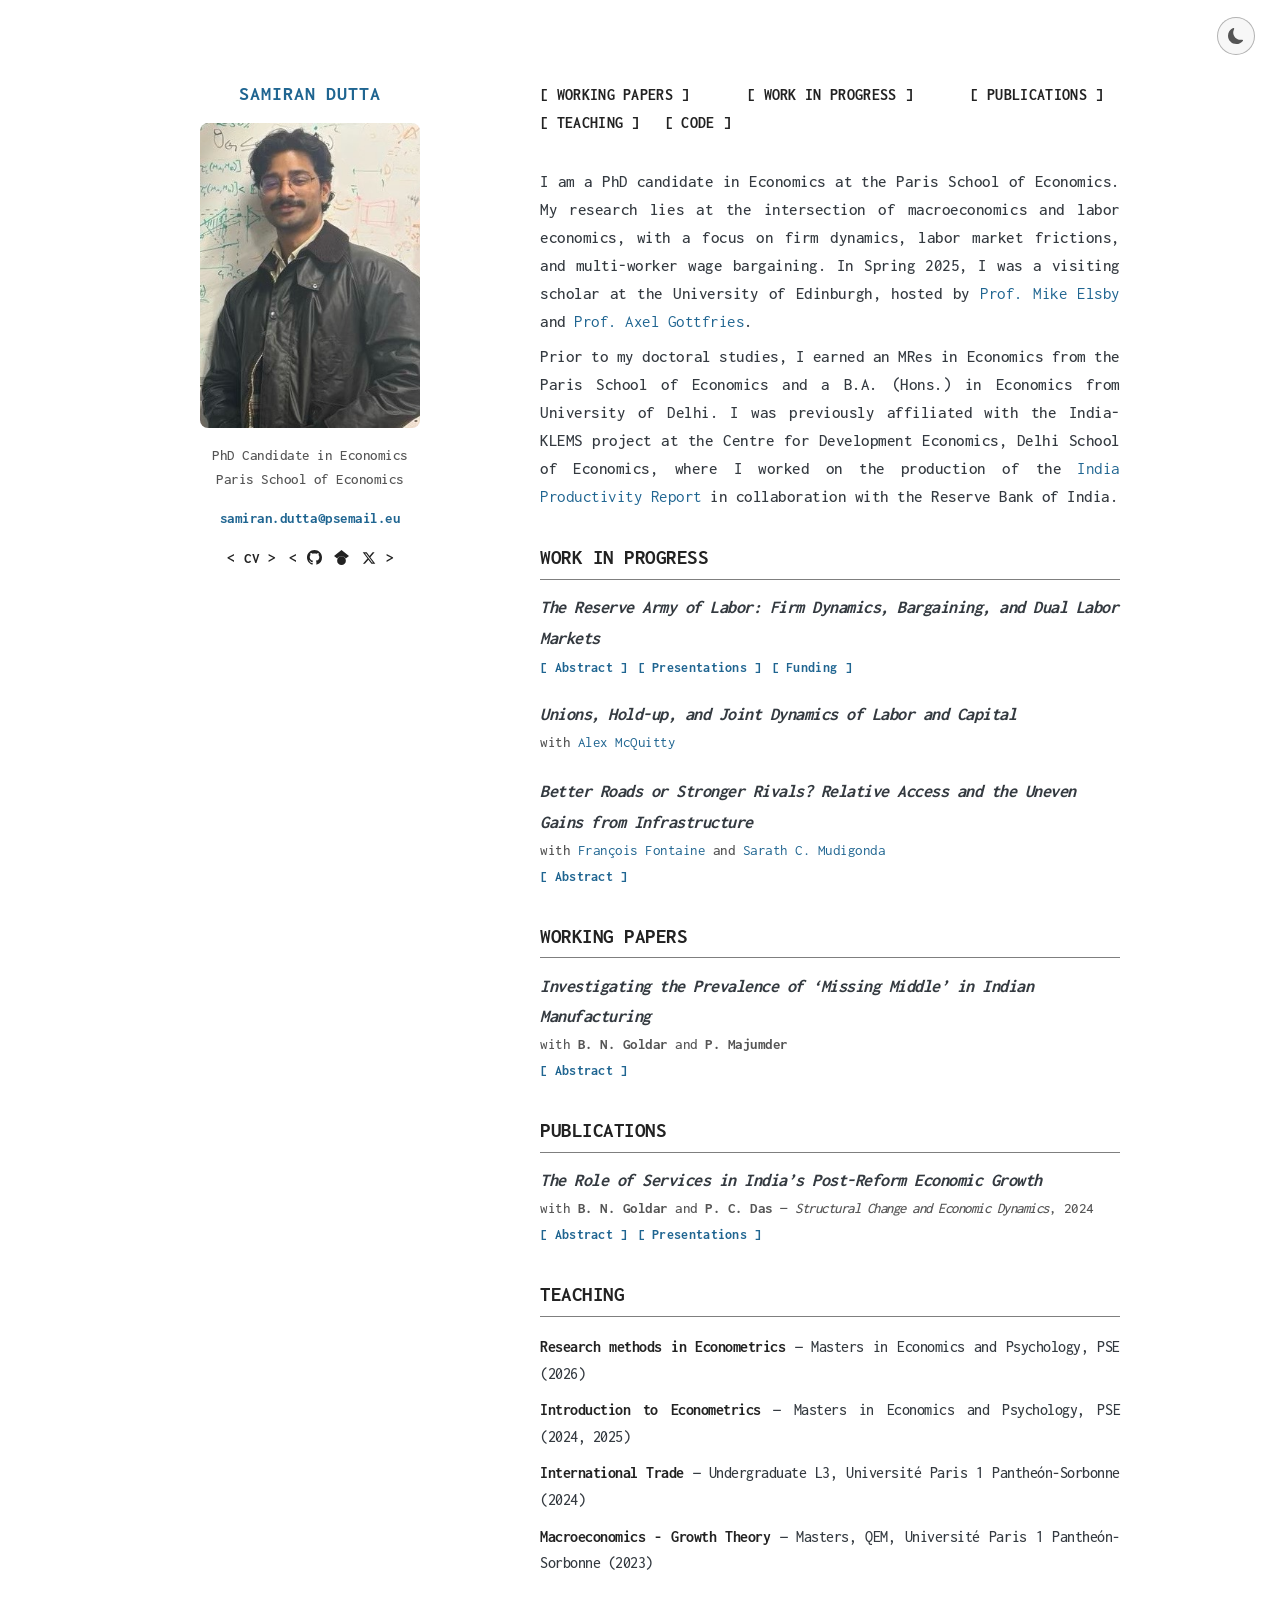
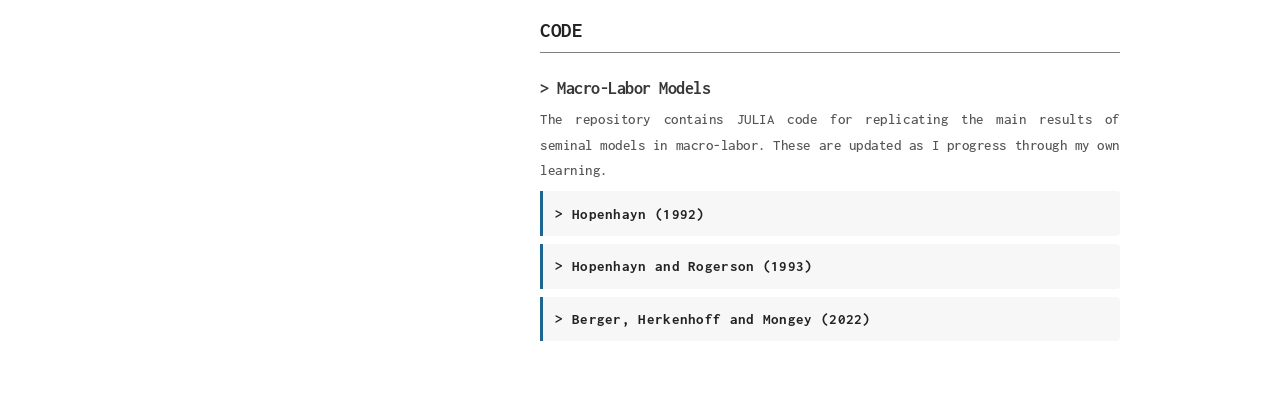
==== commit aeabbd4c: "Built site for gh-pages" ====
--- a/index.html
+++ b/index.html
@@ -337,10 +337,18 @@
 </div>
 <div class="paper">
 <div class="paper-title">
-<p>Public Infrastructure and Intra-Sector Misallocation: Theory and Evidence from India</p>
+<p>Better Roads or Stronger Rivals? Relative Access and the Uneven Gains from Infrastructure</p>
 </div>
 <div class="paper-coauthors">
 <p>with <strong><a href="https://sites.google.com/site/francoisfontn/">François Fontaine</a></strong> and <strong><a href="https://www.parisschoolofeconomics.eu/en/persons/sarath-chandra-mudigonda/">Sarath C. Mudigonda</a></strong></p>
+</div>
+<div class="paper-buttons">
+<button class="toggle-btn" onclick="togglePanel(this,'roads-abstract')">
+<span class="btn-label">Abstract</span>
+</button>
+</div>
+<div id="roads-abstract" class="toggle-panel">
+Transport infrastructure can raise aggregate income while leaving some locations worse off. We study this spatial distribution through a plant’s road access relative to its competitors, using India’s Golden Quadrilateral highway program. Combining plant-level data with the expansion of the network, we construct a measure of relative access weighted by competitors’ lagged value added and instrument it with an analogous straight-line measure. Plants whose relative access improves expand sales, value added, and domestic material purchases. Product-level input quantities rise, with no detectable average change in unit values. Motivated by these findings, we develop a general equilibrium model of oligopolistic competition in which plants source materials and sell final goods across districts over the same road network. We then use the model to examine how material sourcing affects plants’ relative competitiveness and the distribution of income gains across district
 </div>
 </div>
 <h2 id="working-papers" class="anchored">WORKING PAPERS</h2>
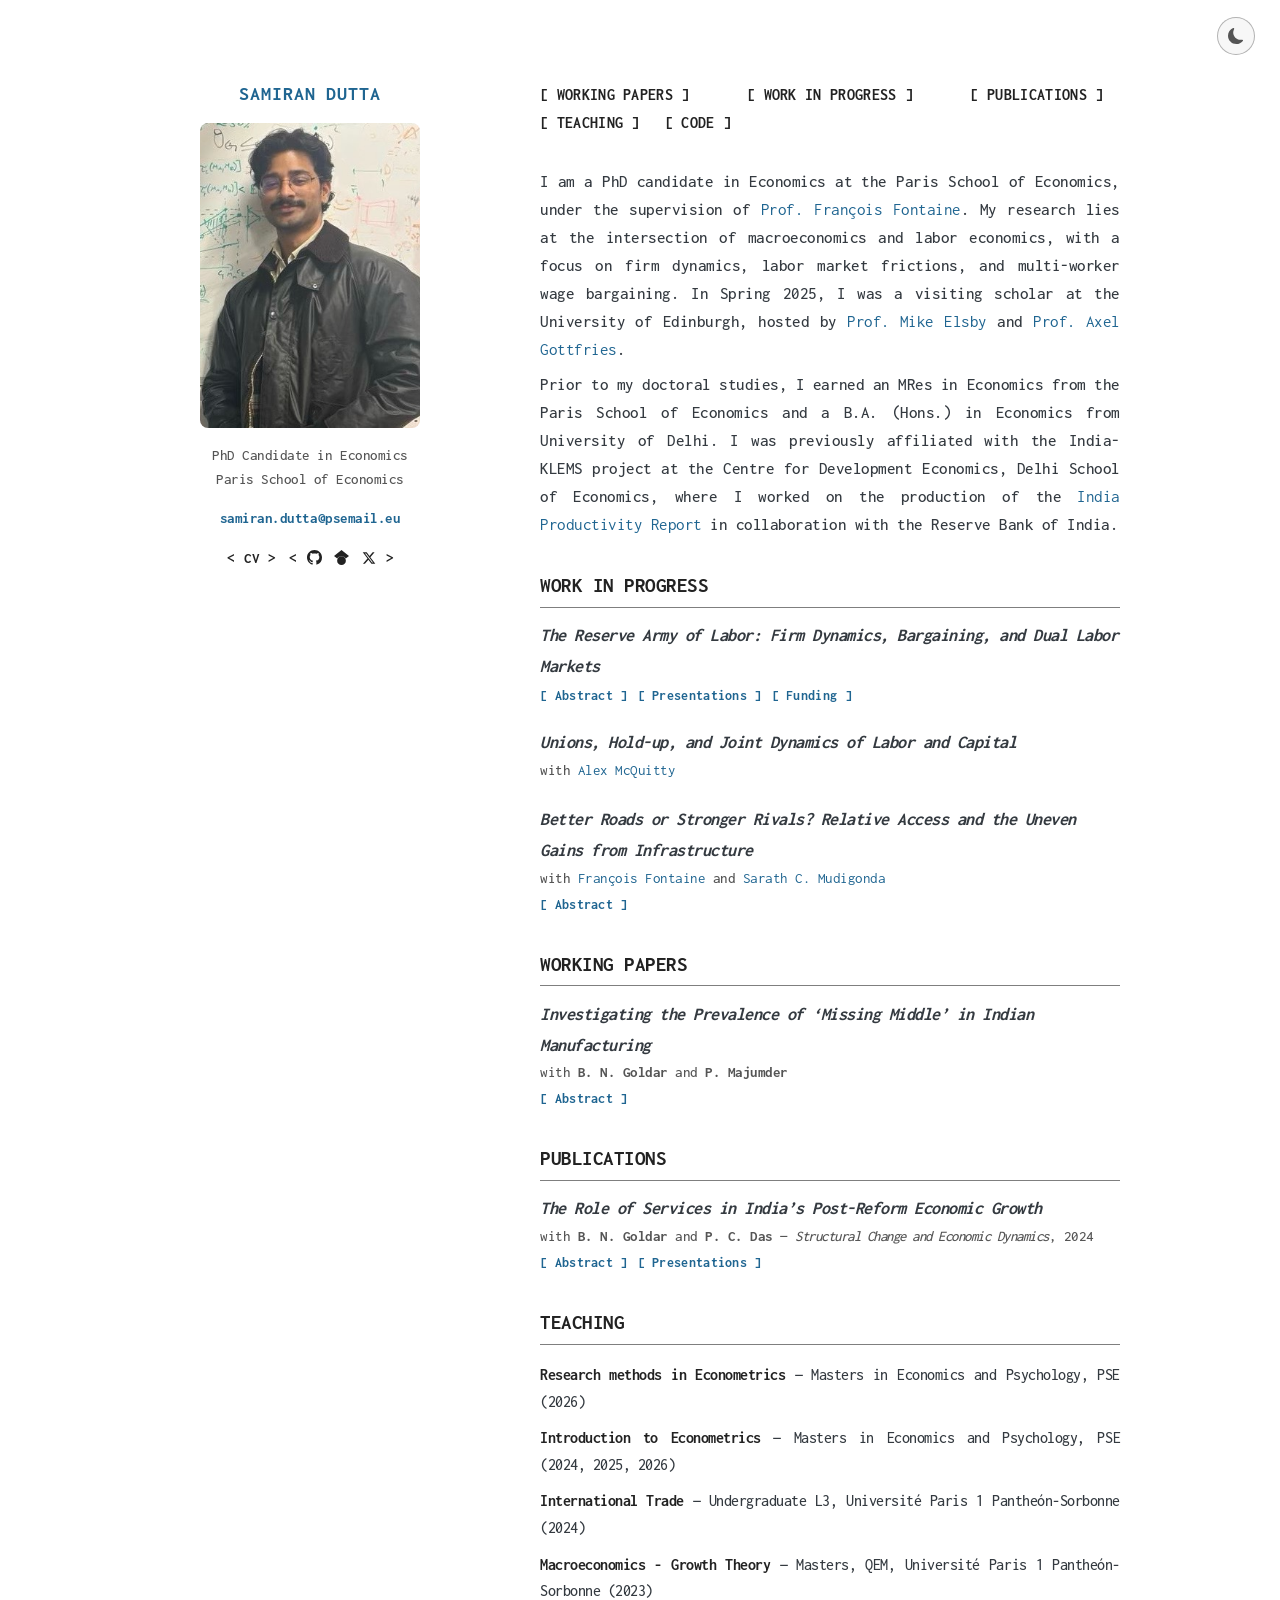
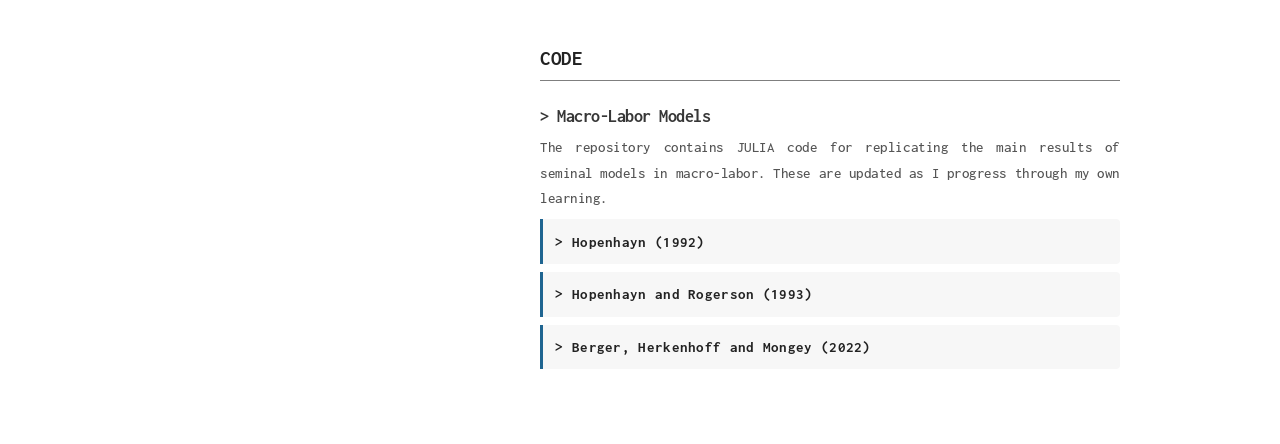
==== commit 9137a870: "Built site for gh-pages" ====
--- a/index.html
+++ b/index.html
@@ -299,7 +299,7 @@
 <div class="top-nav">
 <p><a href="#working-papers"><span class="nav-label">Working Papers</span></a> <a href="#work-in-progress"><span class="nav-label">Work in Progress</span></a> <a href="#publications"><span class="nav-label">Publications</span></a> <a href="#teaching"><span class="nav-label">Teaching</span></a> <a href="#code"><span class="nav-label">Code</span></a></p>
 </div>
-<p>I am a PhD candidate in Economics at the Paris School of Economics. My research lies at the intersection of macroeconomics and labor economics, with a focus on firm dynamics, labor market frictions, and multi-worker wage bargaining. In Spring 2025, I was a visiting scholar at the University of Edinburgh, hosted by <a href="https://sites.google.com/site/mikeelsby/" target="_blank">Prof.&nbsp;Mike Elsby</a> and <a href="https://sites.google.com/site/axelgottfries/" target="_blank">Prof.&nbsp;Axel Gottfries</a>.</p>
+<p>I am a PhD candidate in Economics at the Paris School of Economics, under the supervision of <a href="https://sites.google.com/site/francoisfontn/">Prof.&nbsp;François Fontaine</a>. My research lies at the intersection of macroeconomics and labor economics, with a focus on firm dynamics, labor market frictions, and multi-worker wage bargaining. In Spring 2025, I was a visiting scholar at the University of Edinburgh, hosted by <a href="https://sites.google.com/site/mikeelsby/" target="_blank">Prof.&nbsp;Mike Elsby</a> and <a href="https://sites.google.com/site/axelgottfries/" target="_blank">Prof.&nbsp;Axel Gottfries</a>.</p>
 <p>Prior to my doctoral studies, I earned an MRes in Economics from the Paris School of Economics and a B.A. (Hons.) in Economics from University of Delhi. I was previously affiliated with the India-KLEMS project at the Centre for Development Economics, Delhi School of Economics, where I worked on the production of the <a href="https://rbi.org.in/Scripts/PublicationReportDetails.aspx?UrlPage=&amp;ID=1217" target="_blank">India Productivity Report</a> in collaboration with the Reserve Bank of India.</p>
 <h2 id="work-in-progress" class="anchored">WORK IN PROGRESS</h2>
 <div class="paper">
@@ -348,7 +348,7 @@
 </button>
 </div>
 <div id="roads-abstract" class="toggle-panel">
-Transport infrastructure can raise aggregate income while leaving some locations worse off. We study this spatial distribution through a plant’s road access relative to its competitors, using India’s Golden Quadrilateral highway program. Combining plant-level data with the expansion of the network, we construct a measure of relative access weighted by competitors’ lagged value added and instrument it with an analogous straight-line measure. Plants whose relative access improves expand sales, value added, and domestic material purchases. Product-level input quantities rise, with no detectable average change in unit values. Motivated by these findings, we develop a general equilibrium model of oligopolistic competition in which plants source materials and sell final goods across districts over the same road network. We then use the model to examine how material sourcing affects plants’ relative competitiveness and the distribution of income gains across district
+Transport infrastructure can raise aggregate income while leaving some locations worse off. We study this spatial distribution through a plant’s road access relative to its competitors, using India’s Golden Quadrilateral highway program. Combining plant-level data with the expansion of the network, we construct a measure of relative access weighted by competitors’ lagged value added and instrument it with an analogous straight-line measure. Plants whose relative access improves expand sales, value added, and domestic material purchases. Product-level input quantities rise, with no detectable average change in unit values. Motivated by these findings, we develop a general equilibrium model of oligopolistic competition in which plants source materials and sell final goods across districts over the same road network. We then use the model to examine how material sourcing affects plants’ relative competitiveness and the distribution of income gains across districts.
 </div>
 </div>
 <h2 id="working-papers" class="anchored">WORKING PAPERS</h2>
@@ -395,7 +395,7 @@
 <div class="teaching-group">
 <ul>
 <li><strong>Research methods in Econometrics</strong> — Masters in Economics and Psychology, PSE (2026)</li>
-<li><strong>Introduction to Econometrics</strong> — Masters in Economics and Psychology, PSE (2024, 2025)</li>
+<li><strong>Introduction to Econometrics</strong> — Masters in Economics and Psychology, PSE (2024, 2025, 2026)</li>
 <li><strong>International Trade</strong> — Undergraduate L3, Université Paris 1 Pantheón-Sorbonne (2024)</li>
 <li><strong>Macroeconomics - Growth Theory</strong> — Masters, QEM, Université Paris 1 Pantheón-Sorbonne (2023)</li>
 </ul>
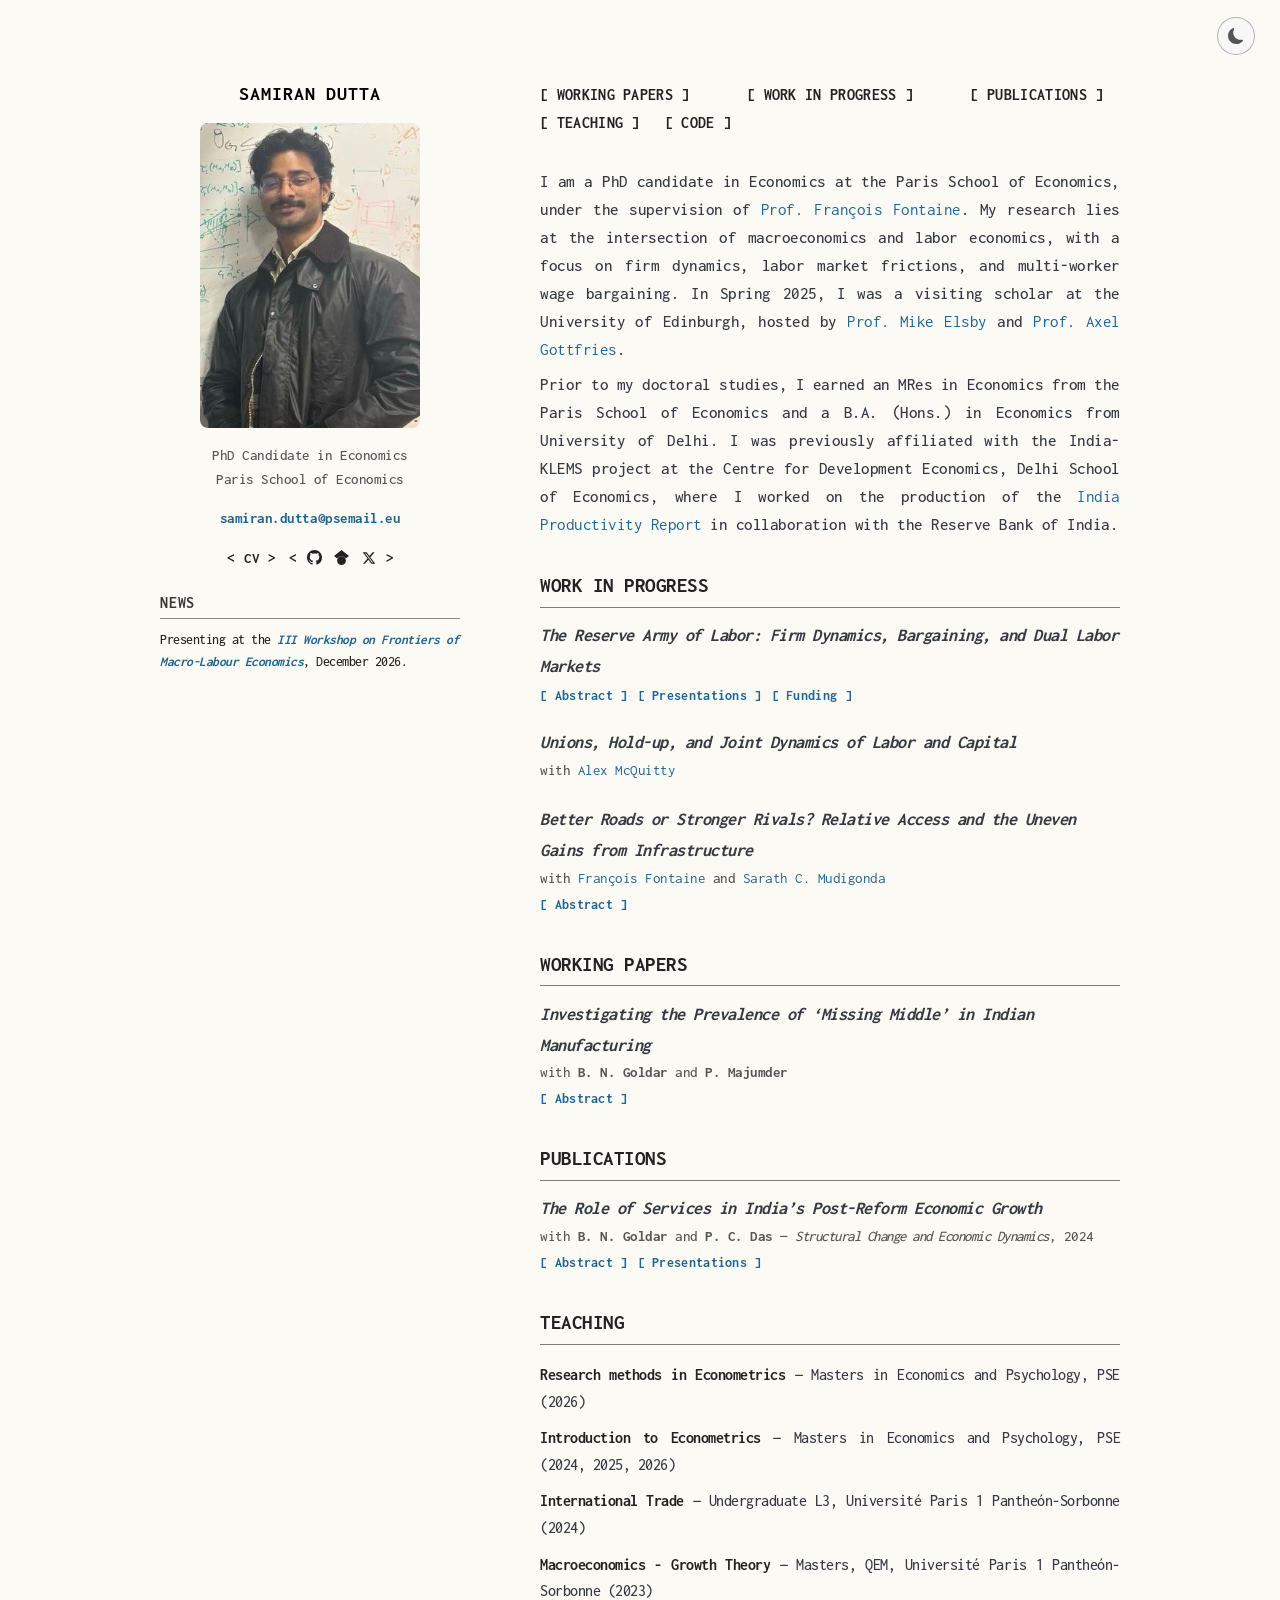
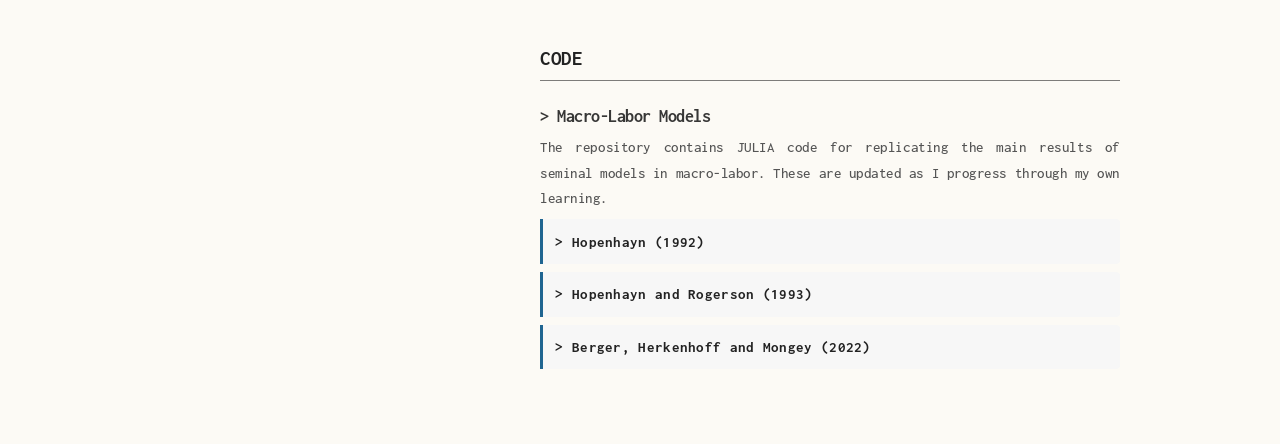
==== commit 07cf433d: "Built site for gh-pages" ====
--- a/index.html
+++ b/index.html
@@ -294,6 +294,16 @@
 <div class="left-links">
 <p><a href="files/cv.pdf" class="cv-bracket" target="_blank">&lt;&nbsp;CV&nbsp;&gt;</a> <span class="social-bracket">&lt;&nbsp;<a href="https://github.com/samirandutta" target="_blank" rel="noopener" aria-label="GitHub" class="social-icon-link"><svg xmlns="http://www.w3.org/2000/svg" width="15" height="15" fill="currentColor" viewbox="0 0 16 16"><path d="M8 0C3.58 0 0 3.58 0 8c0 3.54 2.29 6.53 5.47 7.59.4.07.55-.17.55-.38 0-.19-.01-.82-.01-1.49-2.01.37-2.53-.49-2.69-.94-.09-.23-.48-.94-.82-1.13-.28-.15-.68-.52-.01-.53.63-.01 1.08.58 1.23.82.72 1.21 1.87.87 2.33.66.07-.52.28-.87.51-1.07-1.78-.2-3.64-.89-3.64-3.95 0-.87.31-1.59.82-2.15-.08-.2-.36-1.02.08-2.12 0 0 .67-.21 2.2.82.64-.18 1.32-.27 2-.27s1.36.09 2 .27c1.53-1.04 2.2-.82 2.2-.82.44 1.1.16 1.92.08 2.12.51.56.82 1.27.82 2.15 0 3.07-1.87 3.75-3.65 3.95.29.25.54.73.54 1.48 0 1.07-.01 1.93-.01 2.2 0 .21.15.46.55.38A8.01 8.01 0 0 0 16 8c0-4.42-3.58-8-8-8z"></path></svg></a>&nbsp;<a href="https://scholar.google.com/citations?user=Nul09cIAAAAJ&amp;hl=en" target="_blank" rel="noopener" aria-label="Google Scholar" class="social-icon-link"><svg xmlns="http://www.w3.org/2000/svg" width="15" height="15" fill="currentColor" viewbox="0 0 24 24"><path d="M5.242 13.769 0 9.5 12 0l12 9.5-5.242 4.269C17.548 11.249 14.978 9.5 12 9.5c-2.977 0-5.548 1.748-6.758 4.269zM12 10a7 7 0 1 0 0 14 7 7 0 0 0 0-14z"></path></svg></a>&nbsp;<a href="https://x.com/samiran_dutta19" target="_blank" rel="noopener" aria-label="Twitter/X" class="social-icon-link"><svg xmlns="http://www.w3.org/2000/svg" width="14" height="14" fill="currentColor" viewbox="0 0 24 24"><path d="M18.244 2.25h3.308l-7.227 8.26 8.502 11.24H16.17l-5.214-6.817L4.99 21.75H1.68l7.73-8.835L1.254 2.25H8.08l4.713 6.231zm-1.161 17.52h1.833L7.084 4.126H5.117z"></path></svg></a>&nbsp;&gt;</span></p>
 </div>
+<div class="news-section">
+<h3 class="news-heading anchored">
+News
+</h3>
+<ul class="news-list">
+<li>
+Presenting at the <a href="https://aefresearch.site.hw.ac.uk/events/" target="_blank"><em>III Workshop on Frontiers of Macro-Labour Economics</em></a>, December 2026.
+</li>
+</ul>
+</div>
 </div>
 <div class="right-col">
 <div class="top-nav">
@@ -318,10 +328,10 @@
 </button>
 </div>
 <div id="ra-abstract" class="toggle-panel">
-This paper studies how firms use dual labor markets — regular and contract — to manage productivity shocks and discipline wages. Using annual and monthly administrative plant-level data from Indian manufacturing, I document the importance of gross inaction in regular employment adjustments, a sharp rise in contract employment concentrated among large plants, and a declining plant-size wage premium for regular workers. Motivated by these facts, I develop a tractable search-and-matching model with large-firm dynamics and dual labor markets. Firms face search frictions and separation costs in the regular labor market, but can rent contract workers frictionlessly through labor contractors. Contract labor acts both as a flexible substitute input for absorbing shocks, and as a bargaining device that improves the firm’s outside option against regular workers. In equilibrium, contract labor raises output by easing regular-employment adjustment frictions, but firms it to shift rents away from workers. The expansion of contract labor therefore generates an output–wage trade-off: it improves allocative flexibility while pushing the economy toward a low-wage equilibrium. The model provides a novel rationalization of key empirical patterns in Indian manufacturing and separates the flexibility and bargaining motives behind contract employment, highlighting their distinct aggregate and distributional consequences.
+This paper studies how firms use dual labor markets to manage productivity shocks and discipline wages. Using annual and monthly administrative plant-level data from Indian manufacturing, I document pervasive inaction in regular employment adjustment, a sharp rise in contract employment concentrated among large plants, and an erosion of the plant-size wage premium for regular workers. Motivated by these facts, I develop a tractable search-and-matching model with firm dynamics, two channels of hiring, and intra-firm bargaining. Firms face search and firing frictions in the regular labor market but rent contract workers frictionlessly through labor contractors. Contract labor serves both as a flexible input for absorbing shocks and as a bargaining device that improves the firm’s outside option. Firms consequently value contract labor beyond its contribution to production and strategically use it to shift rents away from regular workers. I estimate the model using Indian plant-level data and separate these flexibility and bargaining motives. Quantitatively, removing the wage-suppression channel reduces the contract employment share from 41 percent to just 10 percent, implying that the bargaining incentive accounts for majority of contract employment in the estimated economy.
 </div>
 <div id="ra-presentations" class="toggle-panel">
-Macro Workshop, PSE (May 2024, 2026; October 2025); Macro Reading Group, University of Edinburgh (April 2025); Labor/Public Reading Group, Sciences Po (October 2025); 20th Annual Conference on Economic Growth and Development, ISI Delhi (December 2025); 14th Warwick Economics PhD conference (May 2026); Brownbag Macro Seminar, University of Edinburgh (June 2026)
+Macro Workshop, PSE (May 2024, 2026; October 2025); Macro Reading Group, University of Edinburgh (April 2025); Labor/Public Reading Group, Sciences Po (October 2025); 20th Annual Conference on Economic Growth and Development, ISI Delhi (December 2025); 14th Warwick Economics PhD conference (May 2026); Brownbag Macro Seminar, University of Edinburgh (June 2026); III Workshop on Frontiers of Macro-Labour Economics (scheduled, December 2026)
 </div>
 <div id="ra-funding" class="toggle-panel">
 EUR PgSE.
@@ -480,13 +490,13 @@
     btn.innerHTML = isDark ? sunSVG : moonSVG;
   });
   // html background (Safari :has() bug workaround)
-  document.documentElement.style.setProperty('background-color', isDark ? '#0c0c0c' : '', 'important');
+  document.documentElement.style.setProperty('background-color', isDark ? '#171b22' : '', 'important');
   // Model cards and panels — Safari doesn't animate CSS-variable-driven transitions
   document.querySelectorAll('.model-card').forEach(el => {
-    el.style.setProperty('background-color', isDark ? '#161616' : '#f7f7f7', 'important');
+    el.style.setProperty('background-color', isDark ? '#1e2229' : '#f7f7f7', 'important');
   });
   document.querySelectorAll('.toggle-panel').forEach(el => {
-    el.style.setProperty('background-color', isDark ? '#161616' : '', 'important');
+    el.style.setProperty('background-color', isDark ? '#1e2229' : '', 'important');
   });
   document.querySelectorAll('.right-col h2').forEach(el => {
     el.style.setProperty('color', isDark ? '#f0efe9' : '', 'important');
--- a/styles.css
+++ b/styles.css
@@ -6,6 +6,7 @@
 
 html {
   font-size: 16.5px !important;
+  background-color: var(--bg) !important;
   transition: background-color 0.15s ease;
 }
 
@@ -16,18 +17,12 @@
   text-rendering: optimizeLegibility;
   position: relative;
   display: block !important;
+  background-color: var(--bg) !important;
   transition: background-color 0.15s ease, color 0.15s ease;
 }
 
 body::before {
-  content: "";
-  position: fixed;
-  top: 0; left: 0;
-  width: 100%; height: 100%;
-  background: url('images/scotland.JPG') center/cover no-repeat;
-  opacity: 0.08;
-  z-index: -1;
-  transition: opacity 0.15s ease;
+  display: none;
 }
 
 /* ---------- Theme transition ---------- */
@@ -48,7 +43,7 @@
   --badge-red: #d14545;
   --text: #222;
   --text-muted: #555;
-  --bg: #fff;
+  --bg: #fcfaf5;
   --bg-alt: #f7f7f7;
   --border: rgba(0, 0, 0, 0.28);
   --border-strong: rgba(0, 0, 0, 0.5);
@@ -59,8 +54,8 @@
   --accent-hover: #8ba4f7;
   --text: #f0efe9;
   --text-muted: #888;
-  --bg: #0c0c0c;
-  --bg-alt: #161616;
+  --bg: #171b22;
+  --bg-alt: #1e2229;
   --border: #2a2a2a;
   --border-strong: #3a3a3a;
 }
@@ -74,7 +69,7 @@
 body.quarto-dark .container-fluid,
 body.quarto-dark .container-lg,
 body.quarto-dark .container-xl {
-  background-color: #0c0c0c !important;
+  background-color: #171b22 !important;
   color: #f0efe9 !important;
 }
 
@@ -112,7 +107,7 @@
 }
 
 body.quarto-dark .quarto-color-scheme-toggle {
-  background: #161616;
+  background: #1e2229;
   border-color: #2a2a2a;
   color: #f0efe9;
 }
@@ -168,9 +163,6 @@
   color: #888 !important;
 }
 
-body.quarto-dark::before {
-  opacity: 0.03;
-}
 
 /* ---------- Reset Quarto chrome ---------- */
 #quarto-header { display: none !important; }
@@ -197,6 +189,7 @@
   margin-left: 0 !important;
   margin-right: 0 !important;
   grid-column: unset !important;
+  background-color: var(--bg) !important;
 }
 
 /* Override Quarto's grid-template-columns that caps body content width */
@@ -278,7 +271,7 @@
   font-size: 1.2rem;
   font-weight: 700;
   text-transform: uppercase;
-  color: var(--accent);
+  color: #000;
   letter-spacing: 0.05em;
   margin-bottom: 1rem;
   line-height: 1.3;
@@ -387,6 +380,50 @@
   font-size: 0.82rem;
   color: var(--text-muted);
   line-height: 1.5;
+}
+
+/* ---------- News section (left column) ---------- */
+.news-section {
+  margin-top: 1.5rem;
+  text-align: left;
+}
+
+.news-heading {
+  font-size: 0.95rem;
+  font-weight: 700;
+  text-transform: uppercase;
+  letter-spacing: 0.05em;
+  color: var(--text);
+  border-bottom: 1.5px solid var(--border-strong);
+  padding-bottom: 6px;
+  margin-bottom: 0.6rem;
+}
+
+.news-list {
+  padding-left: 0;
+  list-style: none;
+  font-size: 0.82rem;
+  color: var(--text);
+  line-height: 1.6;
+}
+
+.news-list li {
+  margin-bottom: 0.4rem;
+}
+
+.news-list a {
+  color: var(--accent);
+  text-decoration: none;
+  font-weight: 700;
+  background-image: linear-gradient(var(--accent), var(--accent));
+  background-size: 0% 1.5px;
+  background-position: 0 100%;
+  background-repeat: no-repeat;
+  transition: background-size 0.3s ease;
+}
+
+.news-list a:hover {
+  background-size: 100% 1.5px;
 }
 
 /* Social icons */
